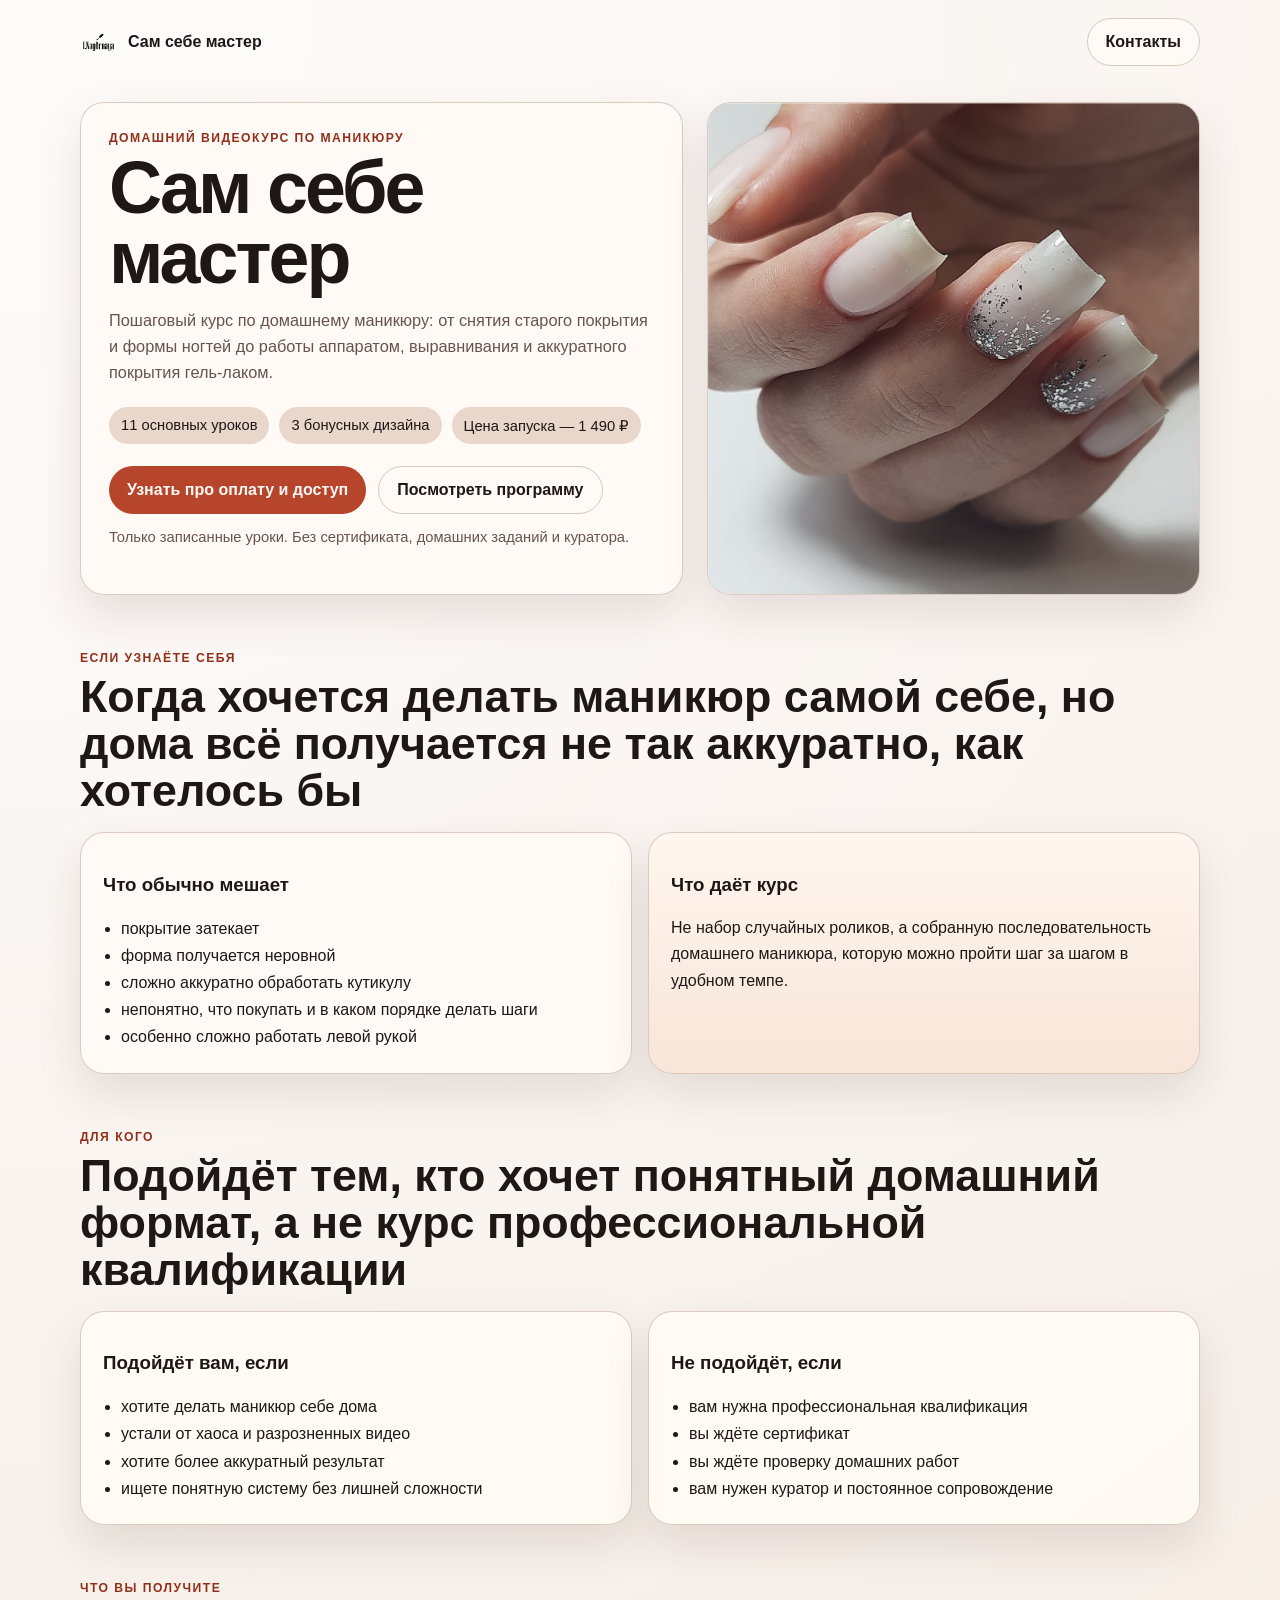
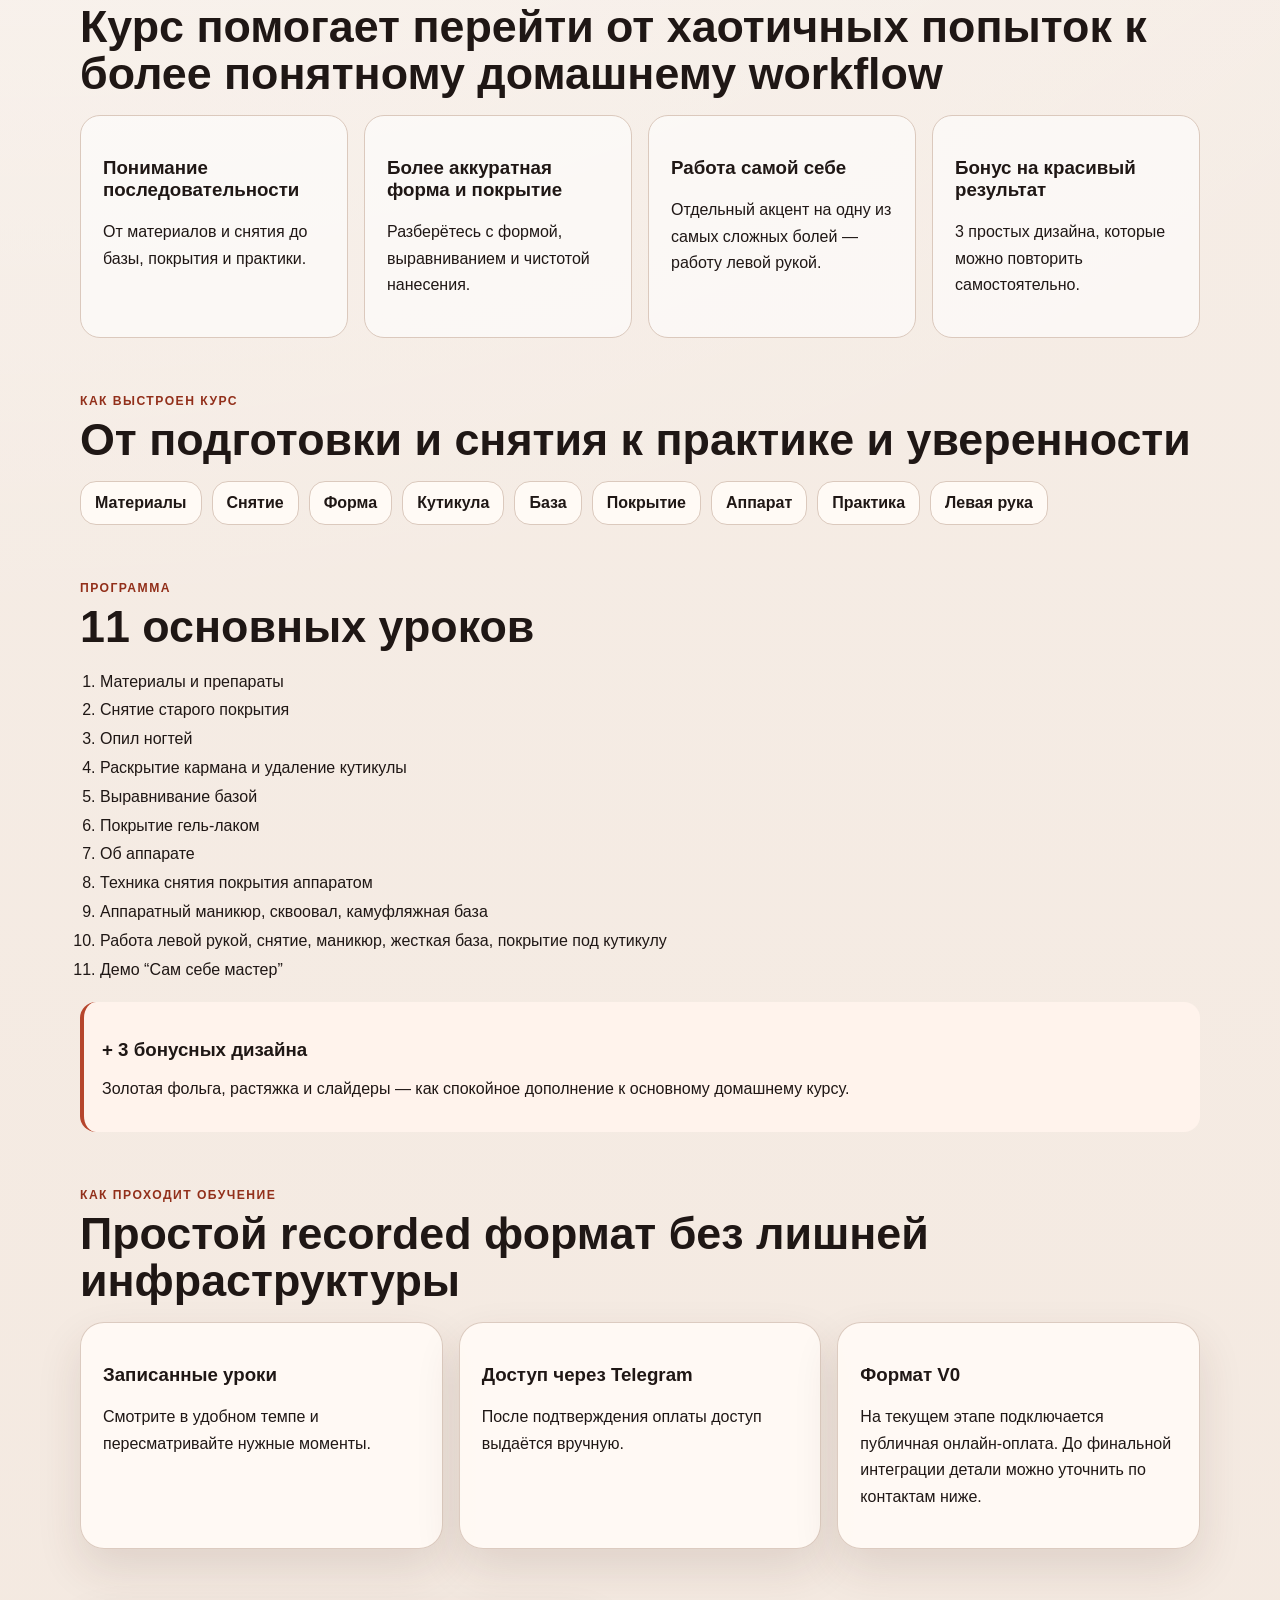
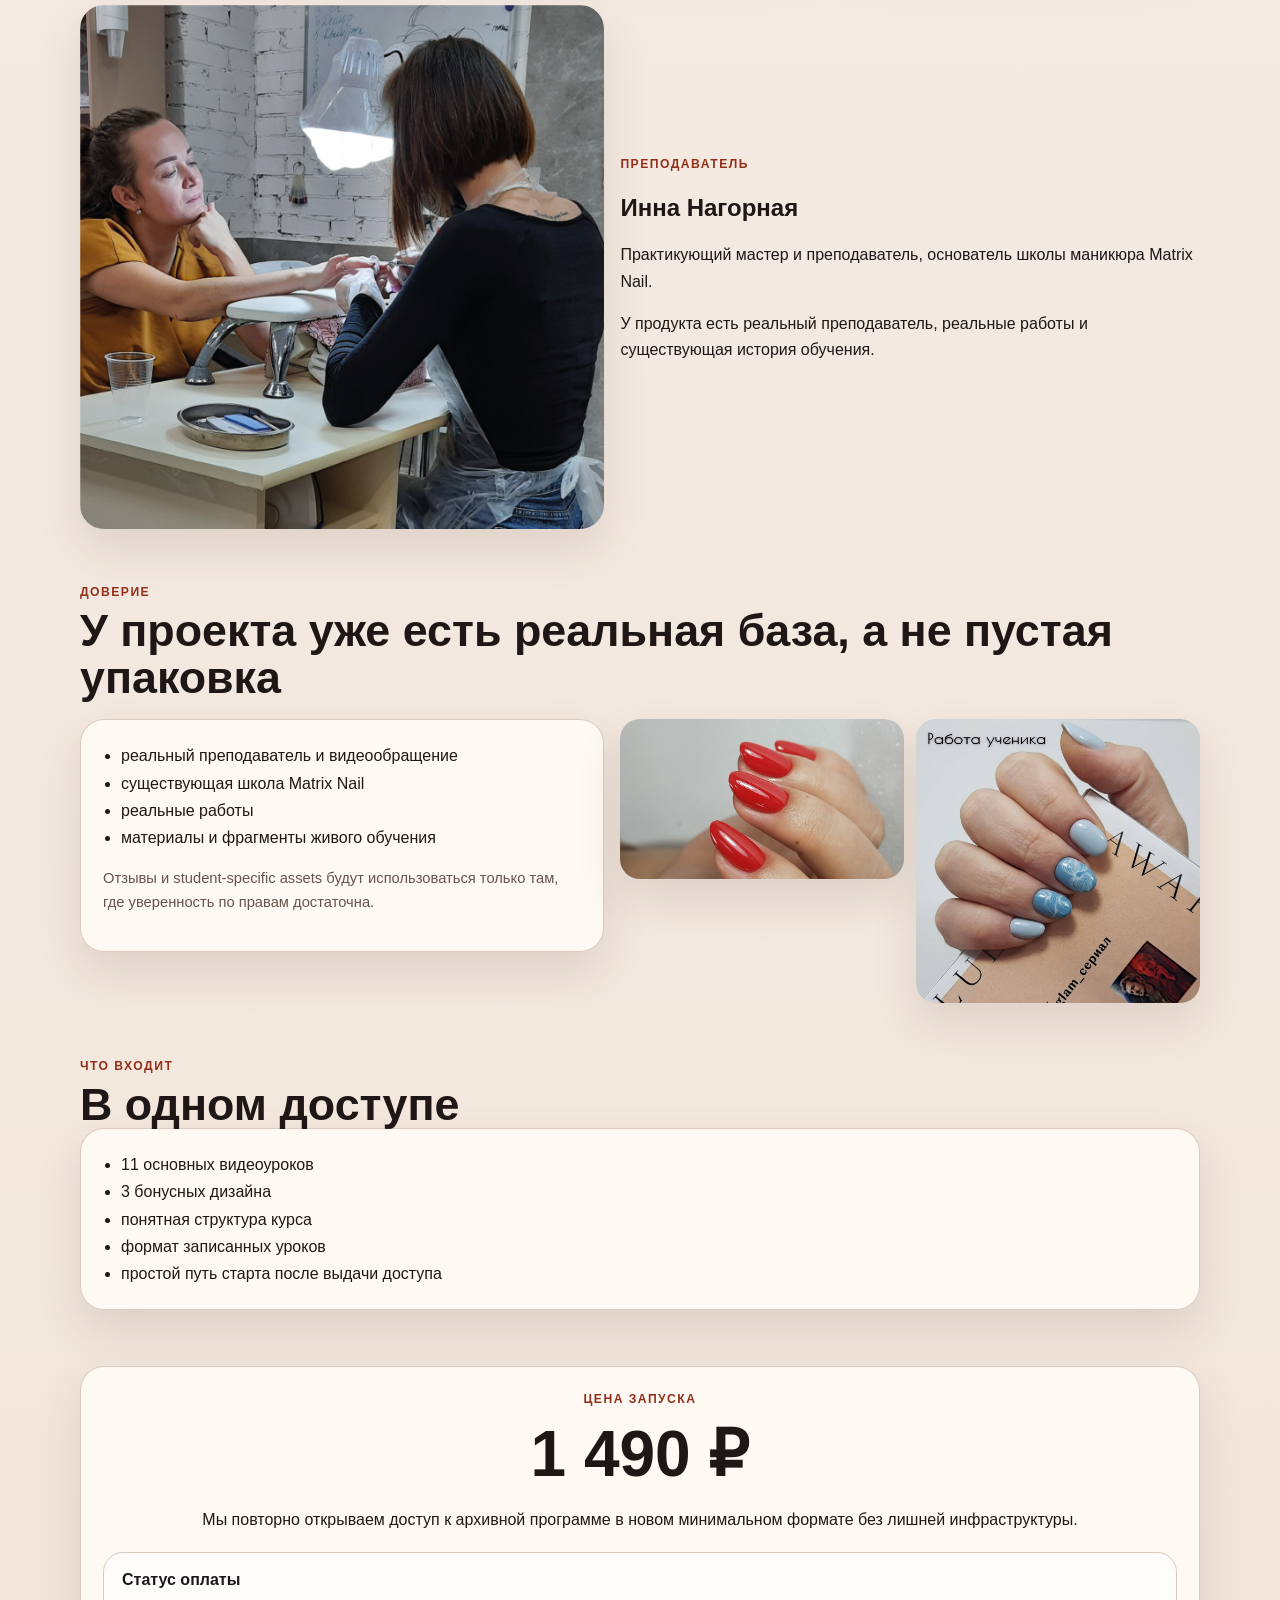
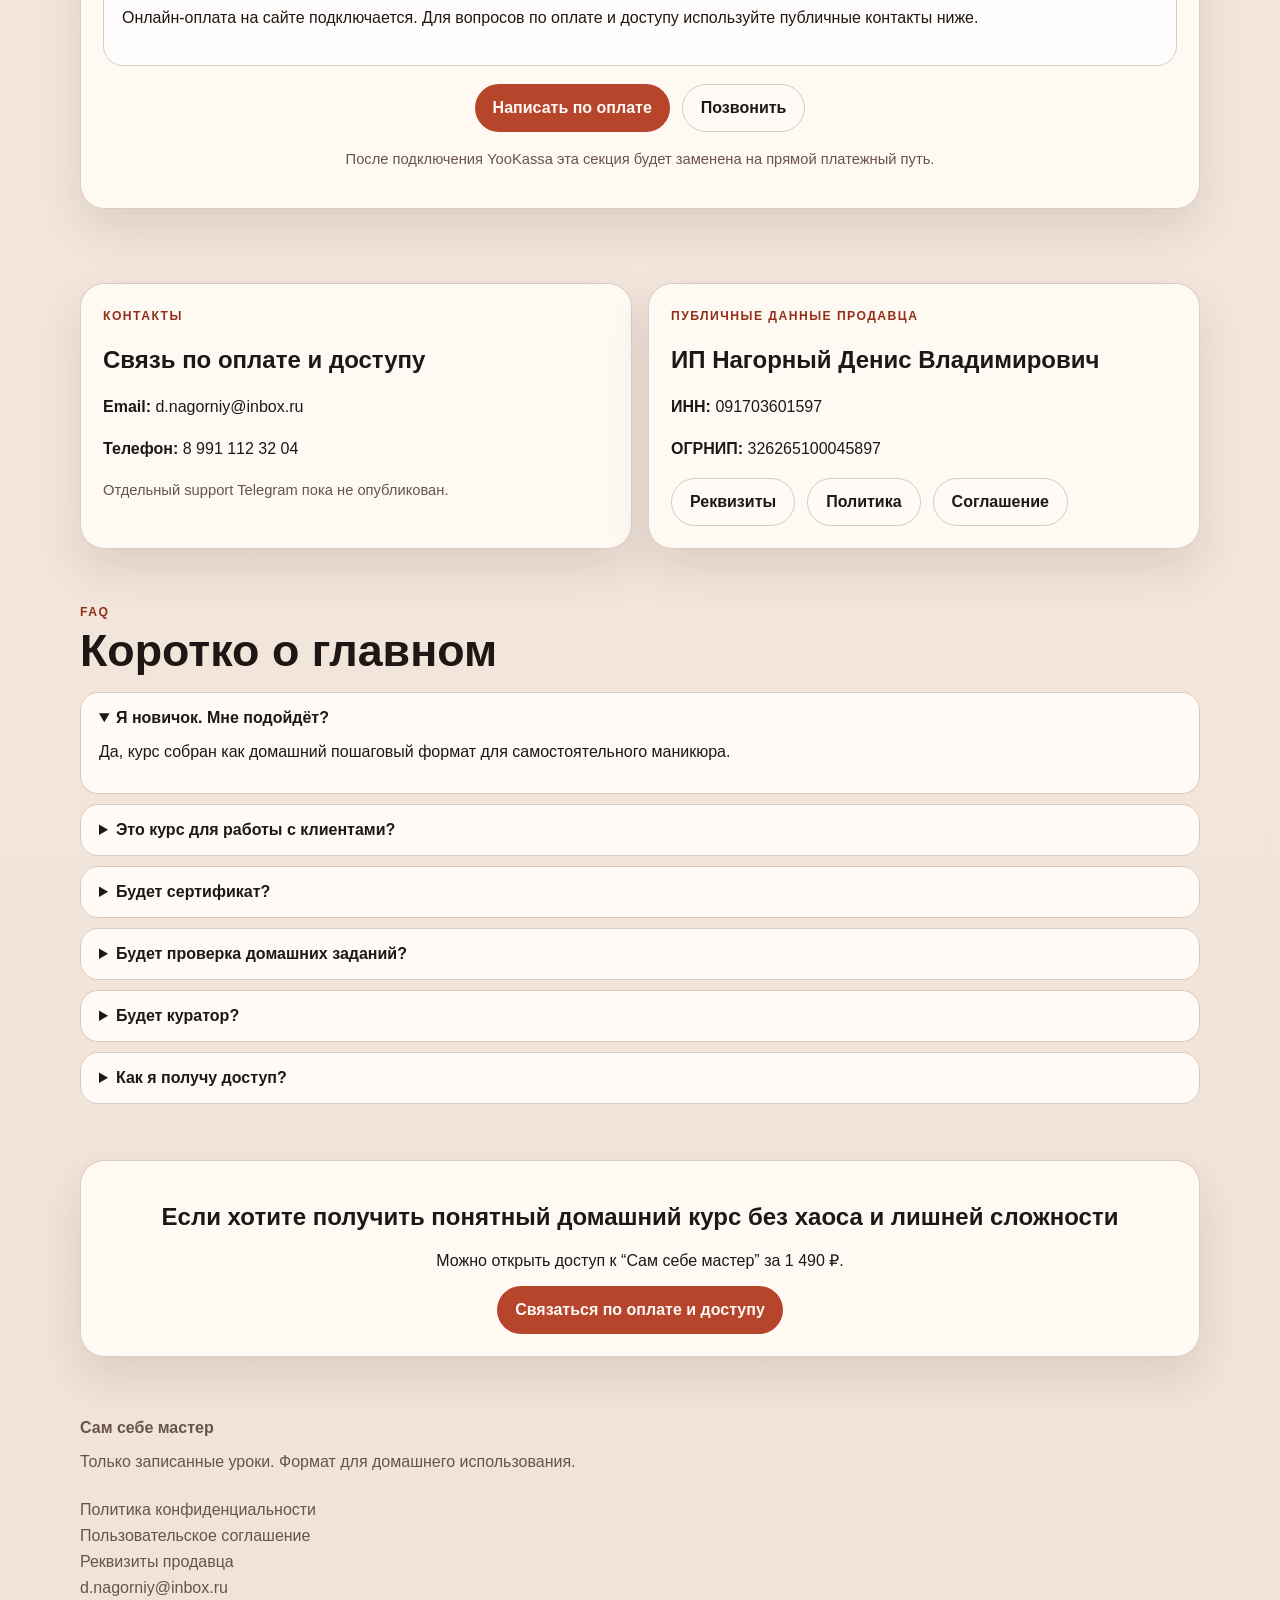
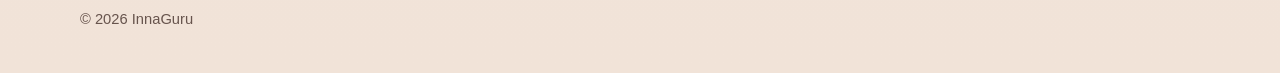
==== index.html @ a37246b5 "Deploy static site to GitHub Pages" ====
<!doctype html>
<html lang="ru">
<head>
  <meta charset="utf-8">
  <meta name="viewport" content="width=device-width, initial-scale=1">
  <title>Сам себе мастер — домашний видеокурс по маникюру</title>
  <meta name="description" content="Пошаговый домашний видеокурс: 11 уроков по самостоятельному маникюру + 3 бонусных дизайна. Цена запуска — 1 490 ₽.">
  <link rel="stylesheet" href="./styles.css">
</head>
<body>
  <header class="site-header">
    <div class="brand">
      <img src="./assets/logo-black.png" alt="Логотип Inna Nagornaya">
      <span>Сам себе мастер</span>
    </div>
    <a class="ghost-button" href="#contacts">Контакты</a>
  </header>

  <main>
    <section class="hero section">
      <div class="hero-copy">
        <p class="eyebrow">Домашний видеокурс по маникюру</p>
        <h1>Сам себе мастер</h1>
        <p class="lead">Пошаговый курс по домашнему маникюру: от снятия старого покрытия и формы ногтей до работы аппаратом, выравнивания и аккуратного покрытия гель-лаком.</p>
        <div class="hero-meta">
          <span>11 основных уроков</span>
          <span>3 бонусных дизайна</span>
          <span>Цена запуска — 1 490 ₽</span>
        </div>
        <div class="hero-actions">
          <a class="primary-button" href="#buy">Узнать про оплату и доступ</a>
          <a class="secondary-button" href="#program">Посмотреть программу</a>
        </div>
        <p class="micro-copy">Только записанные уроки. Без сертификата, домашних заданий и куратора.</p>
      </div>
      <div class="hero-visual">
        <img src="./assets/hero-work.png" alt="Пример аккуратного маникюра">
      </div>
    </section>

    <section class="section problem">
      <div class="section-heading">
        <p class="eyebrow">Если узнаёте себя</p>
        <h2>Когда хочется делать маникюр самой себе, но дома всё получается не так аккуратно, как хотелось бы</h2>
      </div>
      <div class="card-grid two">
        <article class="card">
          <h3>Что обычно мешает</h3>
          <ul>
            <li>покрытие затекает</li>
            <li>форма получается неровной</li>
            <li>сложно аккуратно обработать кутикулу</li>
            <li>непонятно, что покупать и в каком порядке делать шаги</li>
            <li>особенно сложно работать левой рукой</li>
          </ul>
        </article>
        <article class="card accent">
          <h3>Что даёт курс</h3>
          <p>Не набор случайных роликов, а собранную последовательность домашнего маникюра, которую можно пройти шаг за шагом в удобном темпе.</p>
        </article>
      </div>
    </section>

    <section class="section audience">
      <div class="section-heading">
        <p class="eyebrow">Для кого</p>
        <h2>Подойдёт тем, кто хочет понятный домашний формат, а не курс профессиональной квалификации</h2>
      </div>
      <div class="card-grid two">
        <article class="card">
          <h3>Подойдёт вам, если</h3>
          <ul>
            <li>хотите делать маникюр себе дома</li>
            <li>устали от хаоса и разрозненных видео</li>
            <li>хотите более аккуратный результат</li>
            <li>ищете понятную систему без лишней сложности</li>
          </ul>
        </article>
        <article class="card">
          <h3>Не подойдёт, если</h3>
          <ul>
            <li>вам нужна профессиональная квалификация</li>
            <li>вы ждёте сертификат</li>
            <li>вы ждёте проверку домашних работ</li>
            <li>вам нужен куратор и постоянное сопровождение</li>
          </ul>
        </article>
      </div>
    </section>

    <section class="section outcomes">
      <div class="section-heading">
        <p class="eyebrow">Что вы получите</p>
        <h2>Курс помогает перейти от хаотичных попыток к более понятному домашнему workflow</h2>
      </div>
      <div class="feature-grid">
        <article class="feature">
          <h3>Понимание последовательности</h3>
          <p>От материалов и снятия до базы, покрытия и практики.</p>
        </article>
        <article class="feature">
          <h3>Более аккуратная форма и покрытие</h3>
          <p>Разберётесь с формой, выравниванием и чистотой нанесения.</p>
        </article>
        <article class="feature">
          <h3>Работа самой себе</h3>
          <p>Отдельный акцент на одну из самых сложных болей — работу левой рукой.</p>
        </article>
        <article class="feature">
          <h3>Бонус на красивый результат</h3>
          <p>3 простых дизайна, которые можно повторить самостоятельно.</p>
        </article>
      </div>
    </section>

    <section class="section journey">
      <div class="section-heading">
        <p class="eyebrow">Как выстроен курс</p>
        <h2>От подготовки и снятия к практике и уверенности</h2>
      </div>
      <div class="journey-flow">
        <span>Материалы</span>
        <span>Снятие</span>
        <span>Форма</span>
        <span>Кутикула</span>
        <span>База</span>
        <span>Покрытие</span>
        <span>Аппарат</span>
        <span>Практика</span>
        <span>Левая рука</span>
      </div>
    </section>

    <section class="section program" id="program">
      <div class="section-heading">
        <p class="eyebrow">Программа</p>
        <h2>11 основных уроков</h2>
      </div>
      <ol class="lesson-list">
        <li>Материалы и препараты</li>
        <li>Снятие старого покрытия</li>
        <li>Опил ногтей</li>
        <li>Раскрытие кармана и удаление кутикулы</li>
        <li>Выравнивание базой</li>
        <li>Покрытие гель-лаком</li>
        <li>Об аппарате</li>
        <li>Техника снятия покрытия аппаратом</li>
        <li>Аппаратный маникюр, сквоовал, камуфляжная база</li>
        <li>Работа левой рукой, снятие, маникюр, жесткая база, покрытие под кутикулу</li>
        <li>Демо “Сам себе мастер”</li>
      </ol>
      <div class="bonus-box">
        <h3>+ 3 бонусных дизайна</h3>
        <p>Золотая фольга, растяжка и слайдеры — как спокойное дополнение к основному домашнему курсу.</p>
      </div>
    </section>

    <section class="section learning">
      <div class="section-heading">
        <p class="eyebrow">Как проходит обучение</p>
        <h2>Простой recorded формат без лишней инфраструктуры</h2>
      </div>
      <div class="card-grid three">
        <article class="card">
          <h3>Записанные уроки</h3>
          <p>Смотрите в удобном темпе и пересматривайте нужные моменты.</p>
        </article>
        <article class="card">
          <h3>Доступ через Telegram</h3>
          <p>После подтверждения оплаты доступ выдаётся вручную.</p>
        </article>
        <article class="card">
          <h3>Формат V0</h3>
          <p>На текущем этапе подключается публичная онлайн-оплата. До финальной интеграции детали можно уточнить по контактам ниже.</p>
        </article>
      </div>
    </section>

    <section class="section teacher">
      <div class="teacher-layout">
        <div class="teacher-image">
          <img src="./assets/teacher-live.png" alt="Инна Нагорная во время обучения">
        </div>
        <div class="teacher-copy">
          <p class="eyebrow">Преподаватель</p>
          <h2>Инна Нагорная</h2>
          <p>Практикующий мастер и преподаватель, основатель школы маникюра Matrix Nail.</p>
          <p>У продукта есть реальный преподаватель, реальные работы и существующая история обучения.</p>
        </div>
      </div>
    </section>

    <section class="section trust">
      <div class="section-heading">
        <p class="eyebrow">Доверие</p>
        <h2>У проекта уже есть реальная база, а не пустая упаковка</h2>
      </div>
      <div class="trust-grid">
        <div class="trust-copy card">
          <ul>
            <li>реальный преподаватель и видеообращение</li>
            <li>существующая школа Matrix Nail</li>
            <li>реальные работы</li>
            <li>материалы и фрагменты живого обучения</li>
          </ul>
          <p class="small-note">Отзывы и student-specific assets будут использоваться только там, где уверенность по правам достаточна.</p>
        </div>
        <div class="trust-gallery">
          <img src="./assets/red-work.jpg" alt="Пример работы мастера">
          <img src="./assets/student-work.jpg" alt="Пример работы ученицы">
        </div>
      </div>
    </section>

    <section class="section included">
      <div class="section-heading">
        <p class="eyebrow">Что входит</p>
        <h2>В одном доступе</h2>
      </div>
      <div class="included-card">
        <ul>
          <li>11 основных видеоуроков</li>
          <li>3 бонусных дизайна</li>
          <li>понятная структура курса</li>
          <li>формат записанных уроков</li>
          <li>простой путь старта после выдачи доступа</li>
        </ul>
      </div>
    </section>

    <section class="section price" id="buy">
      <div class="price-card">
        <p class="eyebrow">Цена запуска</p>
        <h2>1 490 ₽</h2>
        <p>Мы повторно открываем доступ к архивной программе в новом минимальном формате без лишней инфраструктуры.</p>
        <div class="status-box">
          <strong>Статус оплаты</strong>
          <p>Онлайн-оплата на сайте подключается. Для вопросов по оплате и доступу используйте публичные контакты ниже.</p>
        </div>
        <div class="hero-actions centered-actions">
          <a class="primary-button" href="mailto:d.nagorniy@inbox.ru?subject=%D0%A1%D0%B0%D0%BC%20%D1%81%D0%B5%D0%B1%D0%B5%20%D0%BC%D0%B0%D1%81%D1%82%D0%B5%D1%80%20%E2%80%94%20%D0%BE%D0%BF%D0%BB%D0%B0%D1%82%D0%B0%20%D0%B8%20%D0%B4%D0%BE%D1%81%D1%82%D1%83%D0%BF">Написать по оплате</a>
          <a class="secondary-button" href="tel:+79911123204">Позвонить</a>
        </div>
        <p class="small-note">После подключения YooKassa эта секция будет заменена на прямой платежный путь.</p>
      </div>
    </section>

    <section class="section contacts" id="contacts">
      <div class="card-grid two">
        <article class="card">
          <p class="eyebrow">Контакты</p>
          <h2>Связь по оплате и доступу</h2>
          <p><strong>Email:</strong> <a href="mailto:d.nagorniy@inbox.ru">d.nagorniy@inbox.ru</a></p>
          <p><strong>Телефон:</strong> <a href="tel:+79911123204">8 991 112 32 04</a></p>
          <p class="small-note">Отдельный support Telegram пока не опубликован.</p>
        </article>
        <article class="card">
          <p class="eyebrow">Публичные данные продавца</p>
          <h2>ИП Нагорный Денис Владимирович</h2>
          <p><strong>ИНН:</strong> 091703601597</p>
          <p><strong>ОГРНИП:</strong> 326265100045897</p>
          <div class="hero-actions">
            <a class="secondary-button" href="./requisites.html">Реквизиты</a>
            <a class="secondary-button" href="./privacy.html">Политика</a>
            <a class="secondary-button" href="./offer.html">Соглашение</a>
          </div>
        </article>
      </div>
    </section>

    <section class="section faq">
      <div class="section-heading">
        <p class="eyebrow">FAQ</p>
        <h2>Коротко о главном</h2>
      </div>
      <div class="faq-list">
        <details open>
          <summary>Я новичок. Мне подойдёт?</summary>
          <p>Да, курс собран как домашний пошаговый формат для самостоятельного маникюра.</p>
        </details>
        <details>
          <summary>Это курс для работы с клиентами?</summary>
          <p>Нет. Это продукт для домашнего самостоятельного использования, а не обучение профессии.</p>
        </details>
        <details>
          <summary>Будет сертификат?</summary>
          <p>Нет.</p>
        </details>
        <details>
          <summary>Будет проверка домашних заданий?</summary>
          <p>Нет.</p>
        </details>
        <details>
          <summary>Будет куратор?</summary>
          <p>Нет.</p>
        </details>
        <details>
          <summary>Как я получу доступ?</summary>
          <p>После подтверждения оплаты доступ выдаётся вручную через Telegram.</p>
        </details>
      </div>
    </section>

    <section class="section final-cta">
      <div class="final-cta-box">
        <h2>Если хотите получить понятный домашний курс без хаоса и лишней сложности</h2>
        <p>Можно открыть доступ к “Сам себе мастер” за 1 490 ₽.</p>
        <a class="primary-button" href="#contacts">Связаться по оплате и доступу</a>
      </div>
    </section>
  </main>

  <footer class="site-footer">
    <div>
      <strong>Сам себе мастер</strong>
      <p>Только записанные уроки. Формат для домашнего использования.</p>
    </div>
    <div class="footer-links">
      <a href="./privacy.html">Политика конфиденциальности</a>
      <a href="./offer.html">Пользовательское соглашение</a>
      <a href="./requisites.html">Реквизиты продавца</a>
      <a href="mailto:d.nagorniy@inbox.ru">d.nagorniy@inbox.ru</a>
    </div>
    <p class="footer-copy">© <span id="year"></span> InnaGuru</p>
  </footer>

  <script src="./script.js"></script>
</body>
</html>
---- styles.css ----
:root {
  --bg: #f4ede6;
  --paper: #fffaf5;
  --ink: #1f1715;
  --muted: #67544d;
  --accent: #b6452c;
  --accent-dark: #922f1a;
  --line: #dbc9bd;
  --soft: #ead7cb;
  --shadow: 0 20px 45px rgba(73, 41, 31, 0.12);
  --radius: 24px;
}

* { box-sizing: border-box; }
html { scroll-behavior: smooth; }
body {
  margin: 0;
  font-family: "Segoe UI", Tahoma, sans-serif;
  color: var(--ink);
  background:
    radial-gradient(circle at top left, rgba(255,255,255,0.8), transparent 34%),
    linear-gradient(180deg, #f7f0ea 0%, #f1e3d8 100%);
}

img { display: block; max-width: 100%; }
a { color: inherit; text-decoration: none; }

.site-header, .section, .site-footer {
  width: min(1120px, calc(100% - 32px));
  margin: 0 auto;
}

.site-header {
  padding: 18px 0;
  display: flex;
  justify-content: space-between;
  align-items: center;
  gap: 16px;
}

.brand {
  display: flex;
  align-items: center;
  gap: 12px;
  font-weight: 700;
}

.brand img {
  width: 36px;
  height: 36px;
  object-fit: contain;
}

.section { padding: 28px 0; }

.hero {
  padding-top: 18px;
  display: grid;
  gap: 24px;
}

.hero-copy, .hero-visual, .card, .price-card, .included-card, .final-cta-box {
  background: rgba(255, 250, 245, 0.94);
  border: 1px solid rgba(219, 201, 189, 0.95);
  border-radius: var(--radius);
  box-shadow: var(--shadow);
}

.hero-copy {
  padding: 28px;
}

.hero h1 {
  margin: 8px 0 14px;
  font-size: clamp(2.2rem, 8vw, 4.6rem);
  line-height: 0.95;
  letter-spacing: -0.04em;
}

.lead {
  margin: 0;
  font-size: 1.02rem;
  line-height: 1.6;
  color: var(--muted);
}

.hero-meta {
  display: flex;
  flex-wrap: wrap;
  gap: 10px;
  margin: 22px 0;
}

.hero-meta span {
  padding: 10px 12px;
  border-radius: 999px;
  background: var(--soft);
  font-size: 0.92rem;
}

.hero-actions {
  display: flex;
  flex-wrap: wrap;
  gap: 12px;
}

.primary-button,
.secondary-button,
.ghost-button {
  display: inline-flex;
  align-items: center;
  justify-content: center;
  min-height: 48px;
  padding: 0 18px;
  border-radius: 999px;
  font-weight: 700;
  transition: transform .15s ease, background .15s ease;
}

.primary-button {
  background: var(--accent);
  color: #fff9f5;
}

.primary-button:hover { background: var(--accent-dark); transform: translateY(-1px); }

.secondary-button, .ghost-button {
  border: 1px solid var(--line);
  background: var(--paper);
}

.large { width: 100%; }

.micro-copy, .small-note {
  color: var(--muted);
  font-size: 0.92rem;
}

.hero-visual {
  overflow: hidden;
}

.hero-visual img {
  width: 100%;
  height: 100%;
  min-height: 320px;
  object-fit: cover;
}

.eyebrow {
  margin: 0 0 8px;
  text-transform: uppercase;
  letter-spacing: 0.12em;
  font-size: 0.76rem;
  color: var(--accent-dark);
  font-weight: 800;
}

.section-heading h2 {
  margin: 0;
  font-size: clamp(1.6rem, 5vw, 2.8rem);
  line-height: 1.05;
}

.card-grid, .feature-grid, .trust-grid {
  display: grid;
  gap: 16px;
  margin-top: 18px;
}

.card, .feature, .price-card, .included-card, .final-cta-box {
  padding: 22px;
}

.card ul, .included-card ul { margin: 0; padding-left: 18px; line-height: 1.7; }
.card p, .feature p, .teacher-copy p, .price-card p { line-height: 1.65; }
.accent { background: linear-gradient(180deg, #fff6ef 0%, #f7e5d8 100%); }
.centered-actions { justify-content: center; }

.feature-grid { grid-template-columns: 1fr; }
.feature {
  border: 1px solid var(--line);
  border-radius: 20px;
  background: rgba(255,255,255,0.6);
}

.journey-flow {
  margin-top: 18px;
  display: flex;
  flex-wrap: wrap;
  gap: 10px;
}

.journey-flow span {
  padding: 12px 14px;
  background: var(--paper);
  border: 1px solid var(--line);
  border-radius: 16px;
  font-weight: 600;
}

.lesson-list {
  margin: 18px 0 0;
  padding-left: 20px;
  line-height: 1.8;
}

.bonus-box {
  margin-top: 18px;
  padding: 18px;
  border-left: 4px solid var(--accent);
  background: #fff3ec;
  border-radius: 16px;
}

.teacher-layout {
  display: grid;
  gap: 16px;
  align-items: center;
}

.teacher-image img {
  width: 100%;
  border-radius: var(--radius);
  box-shadow: var(--shadow);
}

.trust-gallery {
  display: grid;
  gap: 12px;
}

.trust-gallery img {
  width: 100%;
  border-radius: 20px;
  box-shadow: var(--shadow);
}

.price-card {
  text-align: center;
}

.status-box,
.legal-card {
  border: 1px solid var(--line);
  background: rgba(255,255,255,0.72);
  border-radius: 20px;
}

.status-box {
  padding: 18px;
  margin: 18px 0;
  text-align: left;
}

.status-box strong {
  display: block;
  margin-bottom: 8px;
}

.legal-card h1,
.legal-card h2 {
  margin-top: 0;
}

.legal-list {
  margin: 0;
  display: grid;
  gap: 14px;
}

.legal-list div {
  padding-bottom: 12px;
  border-bottom: 1px solid var(--line);
}

.legal-list dt {
  font-weight: 700;
  margin-bottom: 4px;
}

.legal-list dd {
  margin: 0;
  color: var(--muted);
}

.price-card h2 {
  margin: 0 0 10px;
  font-size: clamp(2rem, 9vw, 4rem);
}

.faq-list {
  margin-top: 18px;
  display: grid;
  gap: 10px;
}

.faq-list details {
  background: var(--paper);
  border: 1px solid var(--line);
  border-radius: 18px;
  padding: 16px 18px;
}

.faq-list summary {
  cursor: pointer;
  font-weight: 700;
}

.final-cta-box {
  text-align: center;
}

.site-footer {
  padding: 34px 0 46px;
  display: grid;
  gap: 14px;
  color: var(--muted);
}

.footer-links {
  display: grid;
  gap: 8px;
}

.footer-copy {
  margin: 0;
  font-size: 0.92rem;
}

@media (min-width: 760px) {
  .hero { grid-template-columns: 1.1fr 0.9fr; align-items: stretch; }
  .card-grid.two { grid-template-columns: repeat(2, 1fr); }
  .card-grid.three { grid-template-columns: repeat(3, 1fr); }
  .feature-grid { grid-template-columns: repeat(2, 1fr); }
  .teacher-layout { grid-template-columns: 0.95fr 1.05fr; }
  .trust-grid { grid-template-columns: 0.95fr 1.05fr; align-items: start; }
  .trust-gallery { grid-template-columns: repeat(2, 1fr); }
}

@media (min-width: 1080px) {
  .feature-grid { grid-template-columns: repeat(4, 1fr); }
}
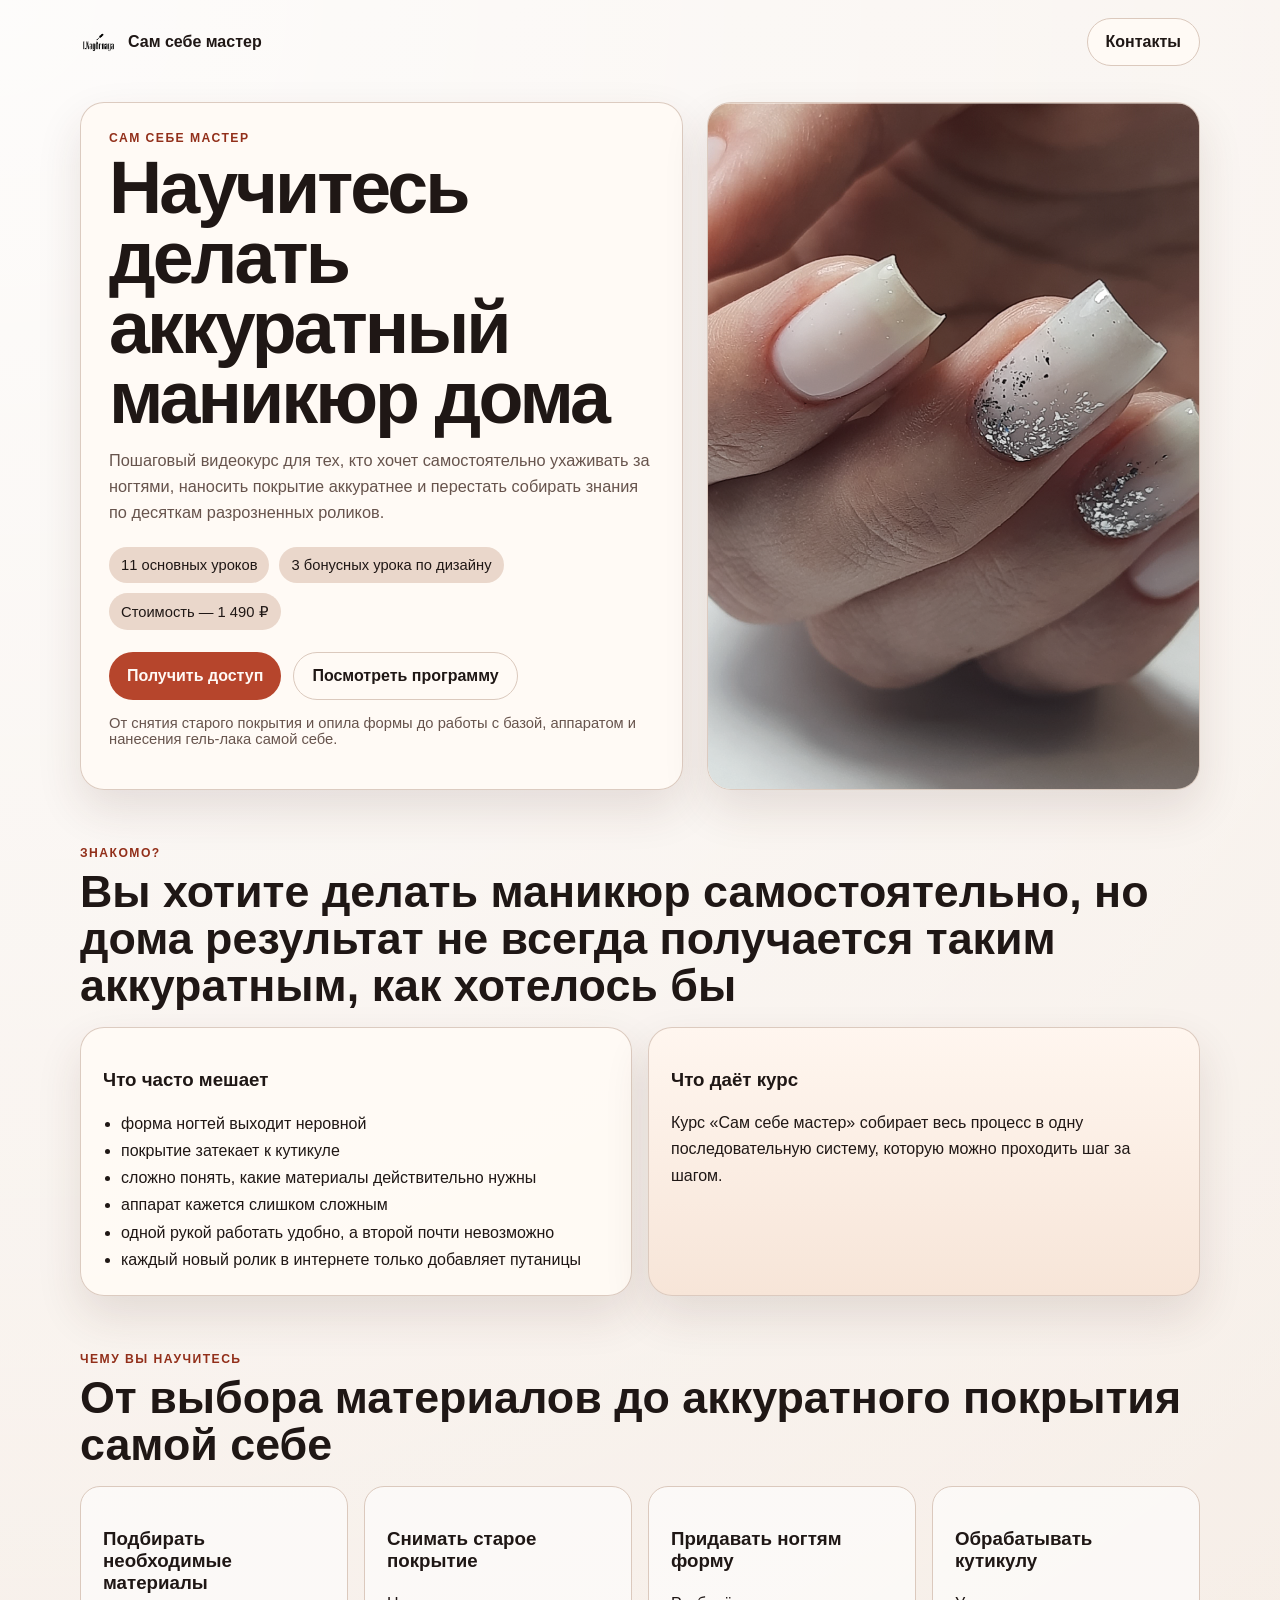
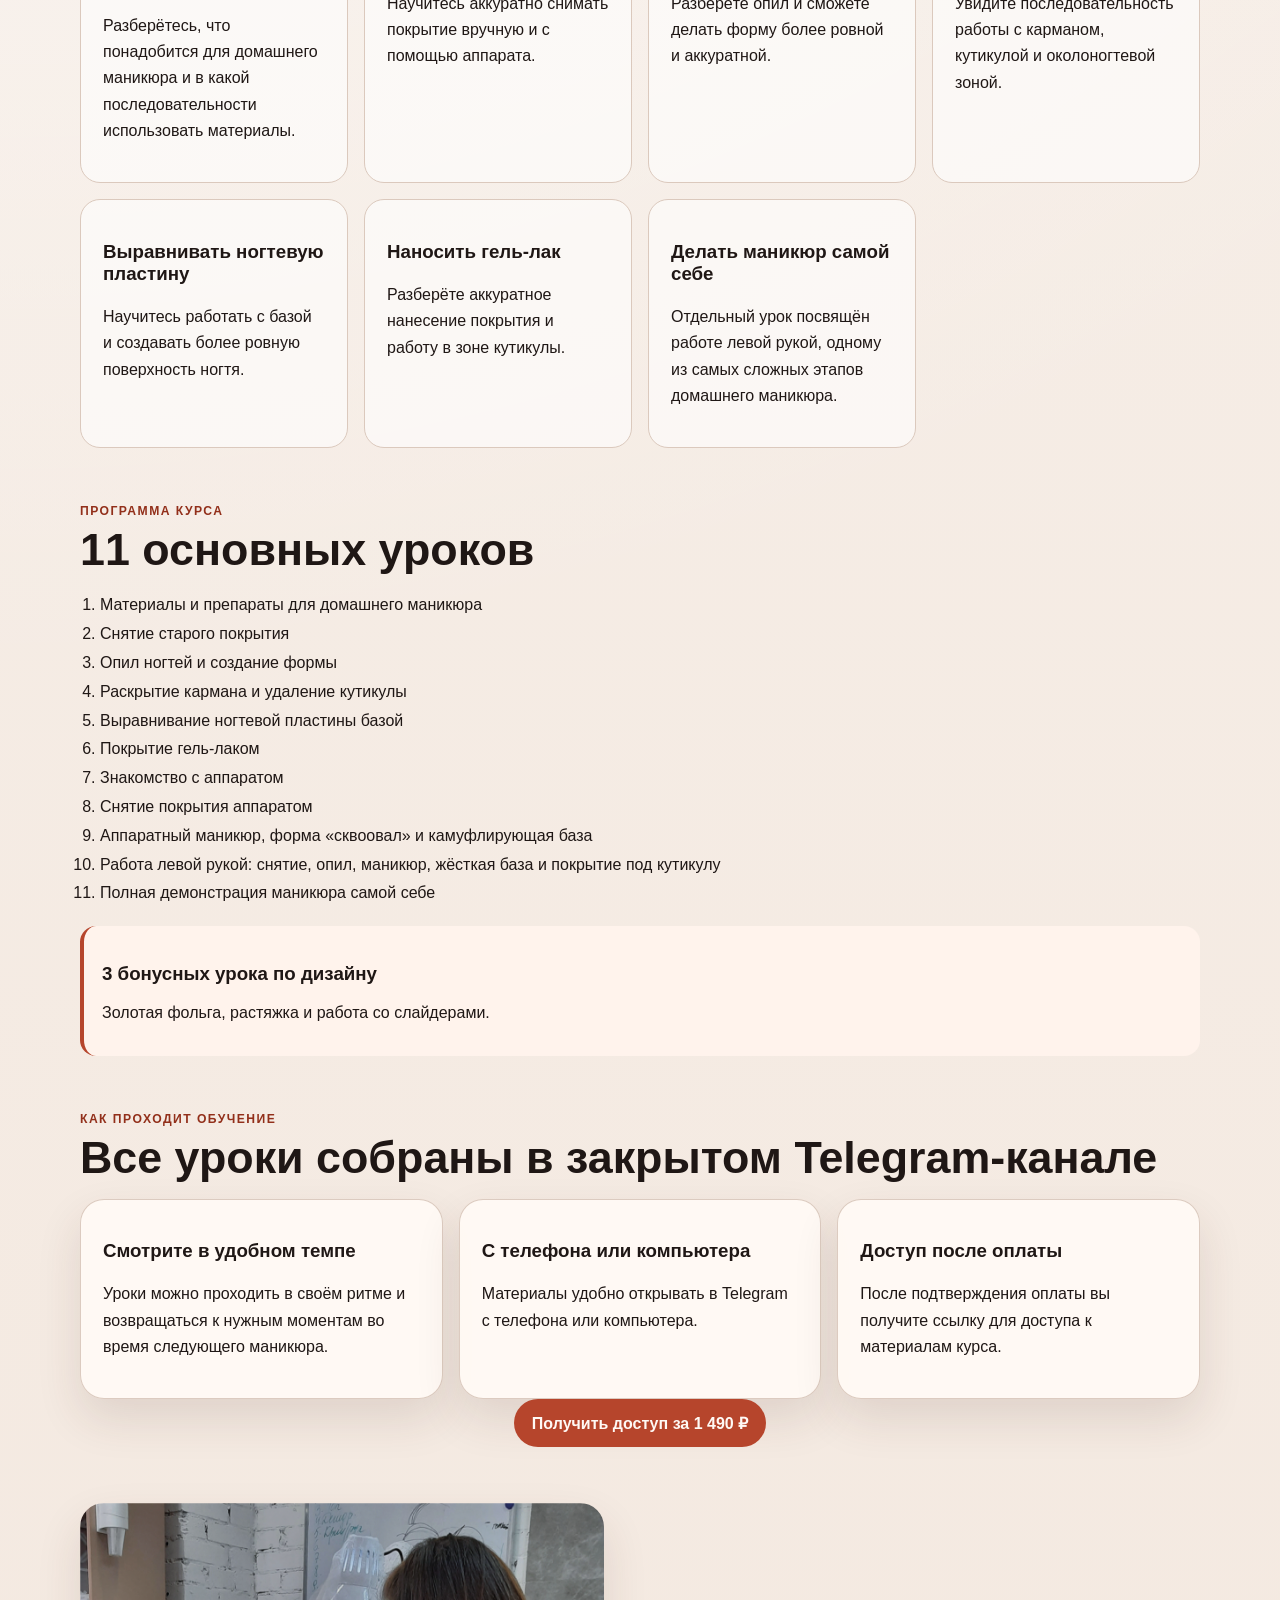
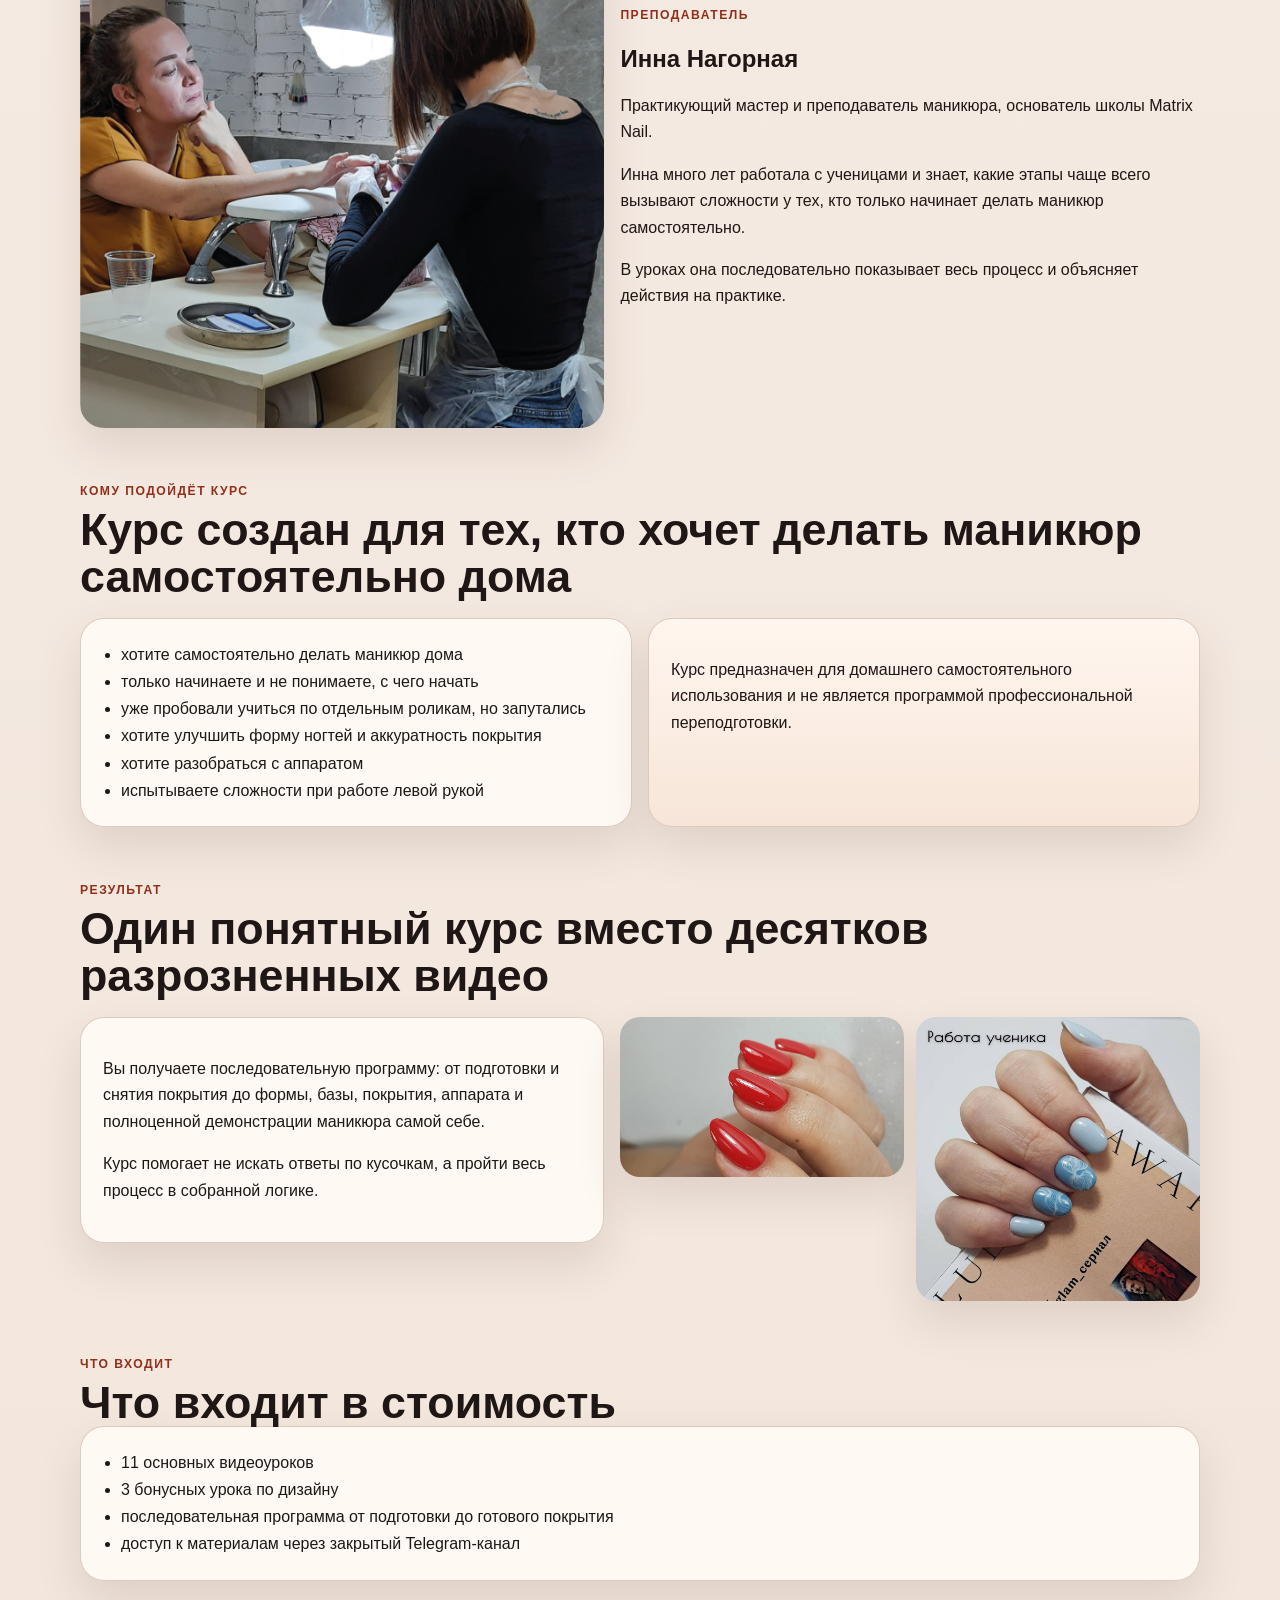
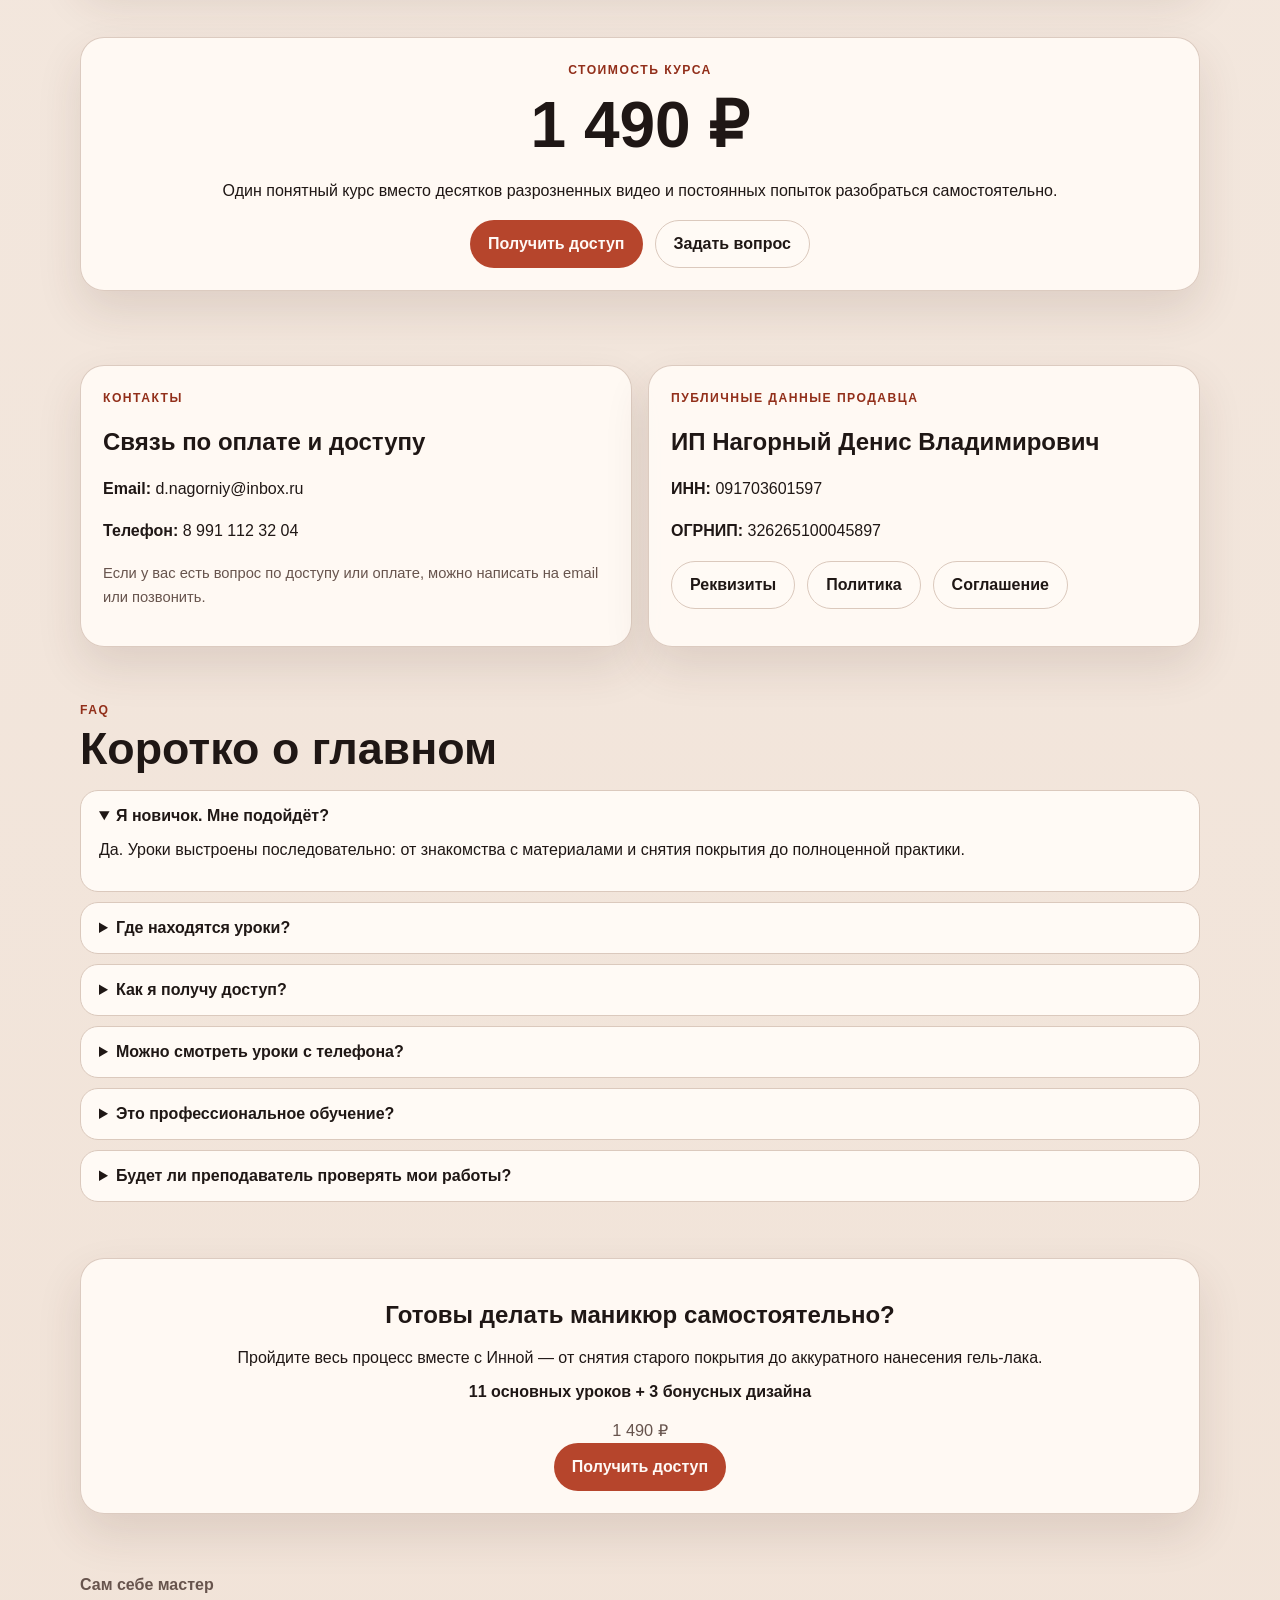
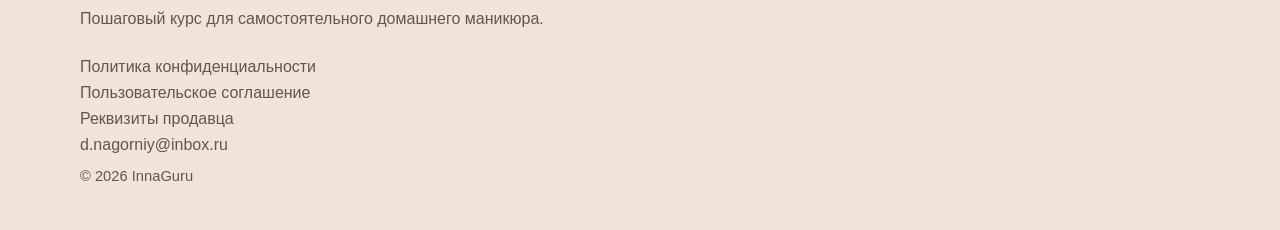
==== commit 9bab5052: "Refine landing copy for customer-facing positioning" ====
--- a/index.html
+++ b/index.html
@@ -3,8 +3,8 @@
 <head>
   <meta charset="utf-8">
   <meta name="viewport" content="width=device-width, initial-scale=1">
-  <title>Сам себе мастер — домашний видеокурс по маникюру</title>
-  <meta name="description" content="Пошаговый домашний видеокурс: 11 уроков по самостоятельному маникюру + 3 бонусных дизайна. Цена запуска — 1 490 ₽.">
+  <title>Сам себе мастер — научитесь делать аккуратный маникюр дома</title>
+  <meta name="description" content="Пошаговый видеокурс: 11 основных уроков и 3 бонусных урока по дизайну. Научитесь делать аккуратный маникюр дома в понятной последовательности.">
   <link rel="stylesheet" href="./styles.css">
 </head>
 <body>
@@ -19,19 +19,19 @@
   <main>
     <section class="hero section">
       <div class="hero-copy">
-        <p class="eyebrow">Домашний видеокурс по маникюру</p>
-        <h1>Сам себе мастер</h1>
-        <p class="lead">Пошаговый курс по домашнему маникюру: от снятия старого покрытия и формы ногтей до работы аппаратом, выравнивания и аккуратного покрытия гель-лаком.</p>
+        <p class="eyebrow">САМ СЕБЕ МАСТЕР</p>
+        <h1>Научитесь делать аккуратный маникюр дома</h1>
+        <p class="lead">Пошаговый видеокурс для тех, кто хочет самостоятельно ухаживать за ногтями, наносить покрытие аккуратнее и перестать собирать знания по десяткам разрозненных роликов.</p>
         <div class="hero-meta">
           <span>11 основных уроков</span>
-          <span>3 бонусных дизайна</span>
-          <span>Цена запуска — 1 490 ₽</span>
+          <span>3 бонусных урока по дизайну</span>
+          <span>Стоимость — 1 490 ₽</span>
         </div>
         <div class="hero-actions">
-          <a class="primary-button" href="#buy">Узнать про оплату и доступ</a>
+          <a class="primary-button" href="#buy">Получить доступ</a>
           <a class="secondary-button" href="#program">Посмотреть программу</a>
         </div>
-        <p class="micro-copy">Только записанные уроки. Без сертификата, домашних заданий и куратора.</p>
+        <p class="micro-copy">От снятия старого покрытия и опила формы до работы с базой, аппаратом и нанесения гель-лака самой себе.</p>
       </div>
       <div class="hero-visual">
         <img src="./assets/hero-work.png" alt="Пример аккуратного маникюра">
@@ -40,139 +40,110 @@
 
     <section class="section problem">
       <div class="section-heading">
-        <p class="eyebrow">Если узнаёте себя</p>
-        <h2>Когда хочется делать маникюр самой себе, но дома всё получается не так аккуратно, как хотелось бы</h2>
+        <p class="eyebrow">Знакомо?</p>
+        <h2>Вы хотите делать маникюр самостоятельно, но дома результат не всегда получается таким аккуратным, как хотелось бы</h2>
       </div>
       <div class="card-grid two">
         <article class="card">
-          <h3>Что обычно мешает</h3>
+          <h3>Что часто мешает</h3>
           <ul>
-            <li>покрытие затекает</li>
-            <li>форма получается неровной</li>
-            <li>сложно аккуратно обработать кутикулу</li>
-            <li>непонятно, что покупать и в каком порядке делать шаги</li>
-            <li>особенно сложно работать левой рукой</li>
+            <li>форма ногтей выходит неровной</li>
+            <li>покрытие затекает к кутикуле</li>
+            <li>сложно понять, какие материалы действительно нужны</li>
+            <li>аппарат кажется слишком сложным</li>
+            <li>одной рукой работать удобно, а второй почти невозможно</li>
+            <li>каждый новый ролик в интернете только добавляет путаницы</li>
           </ul>
         </article>
         <article class="card accent">
           <h3>Что даёт курс</h3>
-          <p>Не набор случайных роликов, а собранную последовательность домашнего маникюра, которую можно пройти шаг за шагом в удобном темпе.</p>
-        </article>
-      </div>
-    </section>
-
-    <section class="section audience">
-      <div class="section-heading">
-        <p class="eyebrow">Для кого</p>
-        <h2>Подойдёт тем, кто хочет понятный домашний формат, а не курс профессиональной квалификации</h2>
-      </div>
-      <div class="card-grid two">
-        <article class="card">
-          <h3>Подойдёт вам, если</h3>
-          <ul>
-            <li>хотите делать маникюр себе дома</li>
-            <li>устали от хаоса и разрозненных видео</li>
-            <li>хотите более аккуратный результат</li>
-            <li>ищете понятную систему без лишней сложности</li>
-          </ul>
-        </article>
-        <article class="card">
-          <h3>Не подойдёт, если</h3>
-          <ul>
-            <li>вам нужна профессиональная квалификация</li>
-            <li>вы ждёте сертификат</li>
-            <li>вы ждёте проверку домашних работ</li>
-            <li>вам нужен куратор и постоянное сопровождение</li>
-          </ul>
+          <p>Курс «Сам себе мастер» собирает весь процесс в одну последовательную систему, которую можно проходить шаг за шагом.</p>
         </article>
       </div>
     </section>
 
     <section class="section outcomes">
       <div class="section-heading">
-        <p class="eyebrow">Что вы получите</p>
-        <h2>Курс помогает перейти от хаотичных попыток к более понятному домашнему workflow</h2>
+        <p class="eyebrow">Чему вы научитесь</p>
+        <h2>От выбора материалов до аккуратного покрытия самой себе</h2>
       </div>
       <div class="feature-grid">
         <article class="feature">
-          <h3>Понимание последовательности</h3>
-          <p>От материалов и снятия до базы, покрытия и практики.</p>
-        </article>
-        <article class="feature">
-          <h3>Более аккуратная форма и покрытие</h3>
-          <p>Разберётесь с формой, выравниванием и чистотой нанесения.</p>
-        </article>
-        <article class="feature">
-          <h3>Работа самой себе</h3>
-          <p>Отдельный акцент на одну из самых сложных болей — работу левой рукой.</p>
-        </article>
-        <article class="feature">
-          <h3>Бонус на красивый результат</h3>
-          <p>3 простых дизайна, которые можно повторить самостоятельно.</p>
-        </article>
-      </div>
-    </section>
-
-    <section class="section journey">
-      <div class="section-heading">
-        <p class="eyebrow">Как выстроен курс</p>
-        <h2>От подготовки и снятия к практике и уверенности</h2>
-      </div>
-      <div class="journey-flow">
-        <span>Материалы</span>
-        <span>Снятие</span>
-        <span>Форма</span>
-        <span>Кутикула</span>
-        <span>База</span>
-        <span>Покрытие</span>
-        <span>Аппарат</span>
-        <span>Практика</span>
-        <span>Левая рука</span>
-      </div>
-    </section>
-
-    <section class="section program" id="program">
-      <div class="section-heading">
-        <p class="eyebrow">Программа</p>
+          <h3>Подбирать необходимые материалы</h3>
+          <p>Разберётесь, что понадобится для домашнего маникюра и в какой последовательности использовать материалы.</p>
+        </article>
+        <article class="feature">
+          <h3>Снимать старое покрытие</h3>
+          <p>Научитесь аккуратно снимать покрытие вручную и с помощью аппарата.</p>
+        </article>
+        <article class="feature">
+          <h3>Придавать ногтям форму</h3>
+          <p>Разберёте опил и сможете делать форму более ровной и аккуратной.</p>
+        </article>
+        <article class="feature">
+          <h3>Обрабатывать кутикулу</h3>
+          <p>Увидите последовательность работы с карманом, кутикулой и околоногтевой зоной.</p>
+        </article>
+        <article class="feature">
+          <h3>Выравнивать ногтевую пластину</h3>
+          <p>Научитесь работать с базой и создавать более ровную поверхность ногтя.</p>
+        </article>
+        <article class="feature">
+          <h3>Наносить гель-лак</h3>
+          <p>Разберёте аккуратное нанесение покрытия и работу в зоне кутикулы.</p>
+        </article>
+        <article class="feature">
+          <h3>Делать маникюр самой себе</h3>
+          <p>Отдельный урок посвящён работе левой рукой, одному из самых сложных этапов домашнего маникюра.</p>
+        </article>
+      </div>
+    </section>
+
+    <section class="section journey" id="program">
+      <div class="section-heading">
+        <p class="eyebrow">Программа курса</p>
         <h2>11 основных уроков</h2>
       </div>
       <ol class="lesson-list">
-        <li>Материалы и препараты</li>
+        <li>Материалы и препараты для домашнего маникюра</li>
         <li>Снятие старого покрытия</li>
-        <li>Опил ногтей</li>
+        <li>Опил ногтей и создание формы</li>
         <li>Раскрытие кармана и удаление кутикулы</li>
-        <li>Выравнивание базой</li>
+        <li>Выравнивание ногтевой пластины базой</li>
         <li>Покрытие гель-лаком</li>
-        <li>Об аппарате</li>
-        <li>Техника снятия покрытия аппаратом</li>
-        <li>Аппаратный маникюр, сквоовал, камуфляжная база</li>
-        <li>Работа левой рукой, снятие, маникюр, жесткая база, покрытие под кутикулу</li>
-        <li>Демо “Сам себе мастер”</li>
+        <li>Знакомство с аппаратом</li>
+        <li>Снятие покрытия аппаратом</li>
+        <li>Аппаратный маникюр, форма «сквоовал» и камуфлирующая база</li>
+        <li>Работа левой рукой: снятие, опил, маникюр, жёсткая база и покрытие под кутикулу</li>
+        <li>Полная демонстрация маникюра самой себе</li>
       </ol>
       <div class="bonus-box">
-        <h3>+ 3 бонусных дизайна</h3>
-        <p>Золотая фольга, растяжка и слайдеры — как спокойное дополнение к основному домашнему курсу.</p>
+        <h3>3 бонусных урока по дизайну</h3>
+        <p>Золотая фольга, растяжка и работа со слайдерами.</p>
       </div>
     </section>
 
     <section class="section learning">
       <div class="section-heading">
         <p class="eyebrow">Как проходит обучение</p>
-        <h2>Простой recorded формат без лишней инфраструктуры</h2>
+        <h2>Все уроки собраны в закрытом Telegram-канале</h2>
       </div>
       <div class="card-grid three">
         <article class="card">
-          <h3>Записанные уроки</h3>
-          <p>Смотрите в удобном темпе и пересматривайте нужные моменты.</p>
-        </article>
-        <article class="card">
-          <h3>Доступ через Telegram</h3>
-          <p>После подтверждения оплаты доступ выдаётся вручную.</p>
-        </article>
-        <article class="card">
-          <h3>Формат V0</h3>
-          <p>На текущем этапе подключается публичная онлайн-оплата. До финальной интеграции детали можно уточнить по контактам ниже.</p>
-        </article>
+          <h3>Смотрите в удобном темпе</h3>
+          <p>Уроки можно проходить в своём ритме и возвращаться к нужным моментам во время следующего маникюра.</p>
+        </article>
+        <article class="card">
+          <h3>С телефона или компьютера</h3>
+          <p>Материалы удобно открывать в Telegram с телефона или компьютера.</p>
+        </article>
+        <article class="card">
+          <h3>Доступ после оплаты</h3>
+          <p>После подтверждения оплаты вы получите ссылку для доступа к материалам курса.</p>
+        </article>
+      </div>
+      <div class="hero-actions centered-actions">
+        <a class="primary-button" href="#buy">Получить доступ за 1 490 ₽</a>
       </div>
     </section>
 
@@ -184,26 +155,44 @@
         <div class="teacher-copy">
           <p class="eyebrow">Преподаватель</p>
           <h2>Инна Нагорная</h2>
-          <p>Практикующий мастер и преподаватель, основатель школы маникюра Matrix Nail.</p>
-          <p>У продукта есть реальный преподаватель, реальные работы и существующая история обучения.</p>
-        </div>
+          <p>Практикующий мастер и преподаватель маникюра, основатель школы Matrix Nail.</p>
+          <p>Инна много лет работала с ученицами и знает, какие этапы чаще всего вызывают сложности у тех, кто только начинает делать маникюр самостоятельно.</p>
+          <p>В уроках она последовательно показывает весь процесс и объясняет действия на практике.</p>
+        </div>
+      </div>
+    </section>
+
+    <section class="section audience">
+      <div class="section-heading">
+        <p class="eyebrow">Кому подойдёт курс</p>
+        <h2>Курс создан для тех, кто хочет делать маникюр самостоятельно дома</h2>
+      </div>
+      <div class="card-grid two">
+        <article class="card">
+          <ul>
+            <li>хотите самостоятельно делать маникюр дома</li>
+            <li>только начинаете и не понимаете, с чего начать</li>
+            <li>уже пробовали учиться по отдельным роликам, но запутались</li>
+            <li>хотите улучшить форму ногтей и аккуратность покрытия</li>
+            <li>хотите разобраться с аппаратом</li>
+            <li>испытываете сложности при работе левой рукой</li>
+          </ul>
+        </article>
+        <article class="card accent">
+          <p>Курс предназначен для домашнего самостоятельного использования и не является программой профессиональной переподготовки.</p>
+        </article>
       </div>
     </section>
 
     <section class="section trust">
       <div class="section-heading">
-        <p class="eyebrow">Доверие</p>
-        <h2>У проекта уже есть реальная база, а не пустая упаковка</h2>
+        <p class="eyebrow">Результат</p>
+        <h2>Один понятный курс вместо десятков разрозненных видео</h2>
       </div>
       <div class="trust-grid">
         <div class="trust-copy card">
-          <ul>
-            <li>реальный преподаватель и видеообращение</li>
-            <li>существующая школа Matrix Nail</li>
-            <li>реальные работы</li>
-            <li>материалы и фрагменты живого обучения</li>
-          </ul>
-          <p class="small-note">Отзывы и student-specific assets будут использоваться только там, где уверенность по правам достаточна.</p>
+          <p>Вы получаете последовательную программу: от подготовки и снятия покрытия до формы, базы, покрытия, аппарата и полноценной демонстрации маникюра самой себе.</p>
+          <p>Курс помогает не искать ответы по кусочкам, а пройти весь процесс в собранной логике.</p>
         </div>
         <div class="trust-gallery">
           <img src="./assets/red-work.jpg" alt="Пример работы мастера">
@@ -215,33 +204,27 @@
     <section class="section included">
       <div class="section-heading">
         <p class="eyebrow">Что входит</p>
-        <h2>В одном доступе</h2>
+        <h2>Что входит в стоимость</h2>
       </div>
       <div class="included-card">
         <ul>
           <li>11 основных видеоуроков</li>
-          <li>3 бонусных дизайна</li>
-          <li>понятная структура курса</li>
-          <li>формат записанных уроков</li>
-          <li>простой путь старта после выдачи доступа</li>
+          <li>3 бонусных урока по дизайну</li>
+          <li>последовательная программа от подготовки до готового покрытия</li>
+          <li>доступ к материалам через закрытый Telegram-канал</li>
         </ul>
       </div>
     </section>
 
     <section class="section price" id="buy">
       <div class="price-card">
-        <p class="eyebrow">Цена запуска</p>
+        <p class="eyebrow">Стоимость курса</p>
         <h2>1 490 ₽</h2>
-        <p>Мы повторно открываем доступ к архивной программе в новом минимальном формате без лишней инфраструктуры.</p>
-        <div class="status-box">
-          <strong>Статус оплаты</strong>
-          <p>Онлайн-оплата на сайте подключается. Для вопросов по оплате и доступу используйте публичные контакты ниже.</p>
-        </div>
+        <p>Один понятный курс вместо десятков разрозненных видео и постоянных попыток разобраться самостоятельно.</p>
         <div class="hero-actions centered-actions">
-          <a class="primary-button" href="mailto:d.nagorniy@inbox.ru?subject=%D0%A1%D0%B0%D0%BC%20%D1%81%D0%B5%D0%B1%D0%B5%20%D0%BC%D0%B0%D1%81%D1%82%D0%B5%D1%80%20%E2%80%94%20%D0%BE%D0%BF%D0%BB%D0%B0%D1%82%D0%B0%20%D0%B8%20%D0%B4%D0%BE%D1%81%D1%82%D1%83%D0%BF">Написать по оплате</a>
-          <a class="secondary-button" href="tel:+79911123204">Позвонить</a>
-        </div>
-        <p class="small-note">После подключения YooKassa эта секция будет заменена на прямой платежный путь.</p>
+          <a class="primary-button" href="mailto:d.nagorniy@inbox.ru?subject=%D0%A1%D0%B0%D0%BC%20%D1%81%D0%B5%D0%B1%D0%B5%20%D0%BC%D0%B0%D1%81%D1%82%D0%B5%D1%80%20%E2%80%94%20%D0%B4%D0%BE%D1%81%D1%82%D1%83%D0%BF">Получить доступ</a>
+          <a class="secondary-button" href="tel:+79911123204">Задать вопрос</a>
+        </div>
       </div>
     </section>
 
@@ -252,7 +235,7 @@
           <h2>Связь по оплате и доступу</h2>
           <p><strong>Email:</strong> <a href="mailto:d.nagorniy@inbox.ru">d.nagorniy@inbox.ru</a></p>
           <p><strong>Телефон:</strong> <a href="tel:+79911123204">8 991 112 32 04</a></p>
-          <p class="small-note">Отдельный support Telegram пока не опубликован.</p>
+          <p class="small-note">Если у вас есть вопрос по доступу или оплате, можно написать на email или позвонить.</p>
         </article>
         <article class="card">
           <p class="eyebrow">Публичные данные продавца</p>
@@ -276,36 +259,38 @@
       <div class="faq-list">
         <details open>
           <summary>Я новичок. Мне подойдёт?</summary>
-          <p>Да, курс собран как домашний пошаговый формат для самостоятельного маникюра.</p>
-        </details>
-        <details>
-          <summary>Это курс для работы с клиентами?</summary>
-          <p>Нет. Это продукт для домашнего самостоятельного использования, а не обучение профессии.</p>
-        </details>
-        <details>
-          <summary>Будет сертификат?</summary>
-          <p>Нет.</p>
-        </details>
-        <details>
-          <summary>Будет проверка домашних заданий?</summary>
-          <p>Нет.</p>
-        </details>
-        <details>
-          <summary>Будет куратор?</summary>
-          <p>Нет.</p>
+          <p>Да. Уроки выстроены последовательно: от знакомства с материалами и снятия покрытия до полноценной практики.</p>
+        </details>
+        <details>
+          <summary>Где находятся уроки?</summary>
+          <p>Все материалы размещены в закрытом Telegram-канале.</p>
         </details>
         <details>
           <summary>Как я получу доступ?</summary>
-          <p>После подтверждения оплаты доступ выдаётся вручную через Telegram.</p>
+          <p>После подтверждения оплаты вам будет отправлена ссылка на закрытый канал курса.</p>
+        </details>
+        <details>
+          <summary>Можно смотреть уроки с телефона?</summary>
+          <p>Да. Уроки можно открывать непосредственно из Telegram и смотреть с телефона или компьютера.</p>
+        </details>
+        <details>
+          <summary>Это профессиональное обучение?</summary>
+          <p>Нет. Курс создан для самостоятельного домашнего маникюра. Он не предусматривает выдачу диплома или профессиональной квалификации.</p>
+        </details>
+        <details>
+          <summary>Будет ли преподаватель проверять мои работы?</summary>
+          <p>Персональная проверка работ и сопровождение в стоимость курса не входят.</p>
         </details>
       </div>
     </section>
 
     <section class="section final-cta">
       <div class="final-cta-box">
-        <h2>Если хотите получить понятный домашний курс без хаоса и лишней сложности</h2>
-        <p>Можно открыть доступ к “Сам себе мастер” за 1 490 ₽.</p>
-        <a class="primary-button" href="#contacts">Связаться по оплате и доступу</a>
+        <h2>Готовы делать маникюр самостоятельно?</h2>
+        <p>Пройдите весь процесс вместе с Инной — от снятия старого покрытия до аккуратного нанесения гель-лака.</p>
+        <p><strong>11 основных уроков + 3 бонусных дизайна</strong></p>
+        <p class="lead">1 490 ₽</p>
+        <a class="primary-button" href="#buy">Получить доступ</a>
       </div>
     </section>
   </main>
@@ -313,7 +298,7 @@
   <footer class="site-footer">
     <div>
       <strong>Сам себе мастер</strong>
-      <p>Только записанные уроки. Формат для домашнего использования.</p>
+      <p>Пошаговый курс для самостоятельного домашнего маникюра.</p>
     </div>
     <div class="footer-links">
       <a href="./privacy.html">Политика конфиденциальности</a>
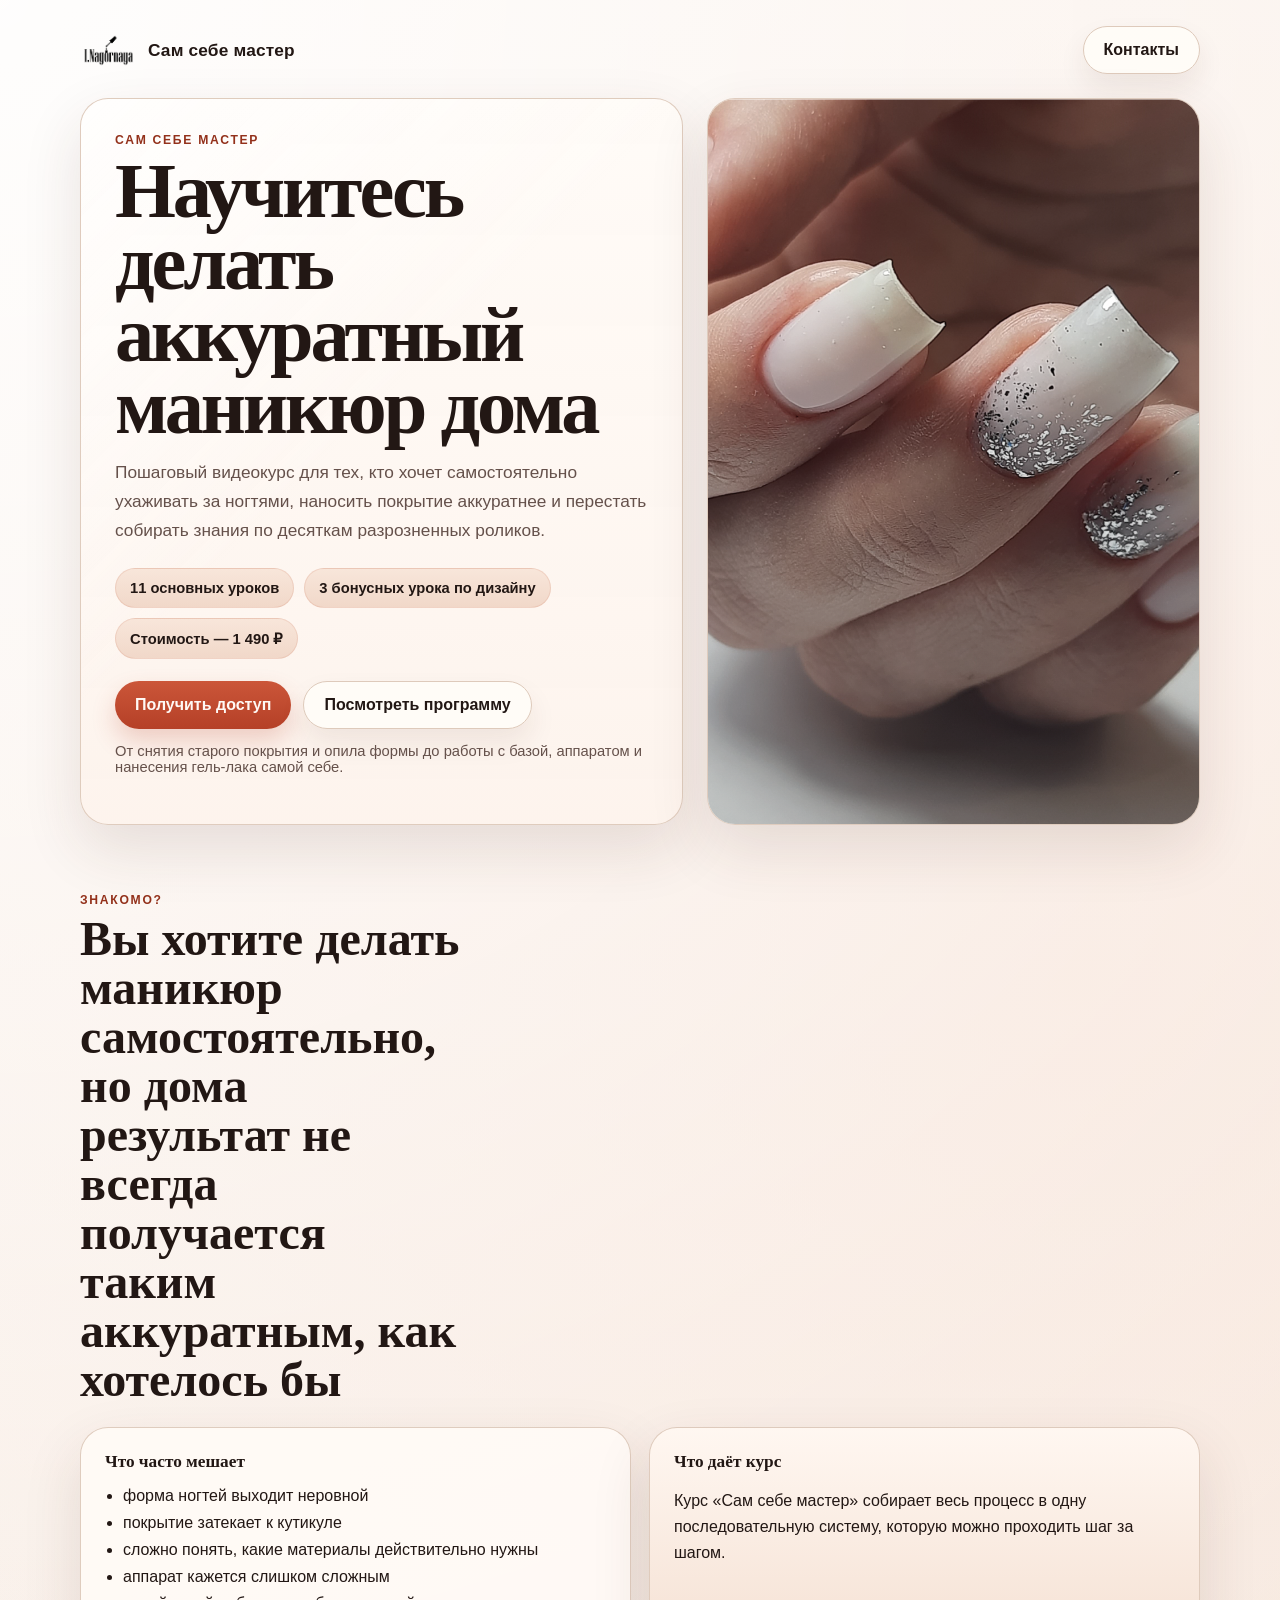
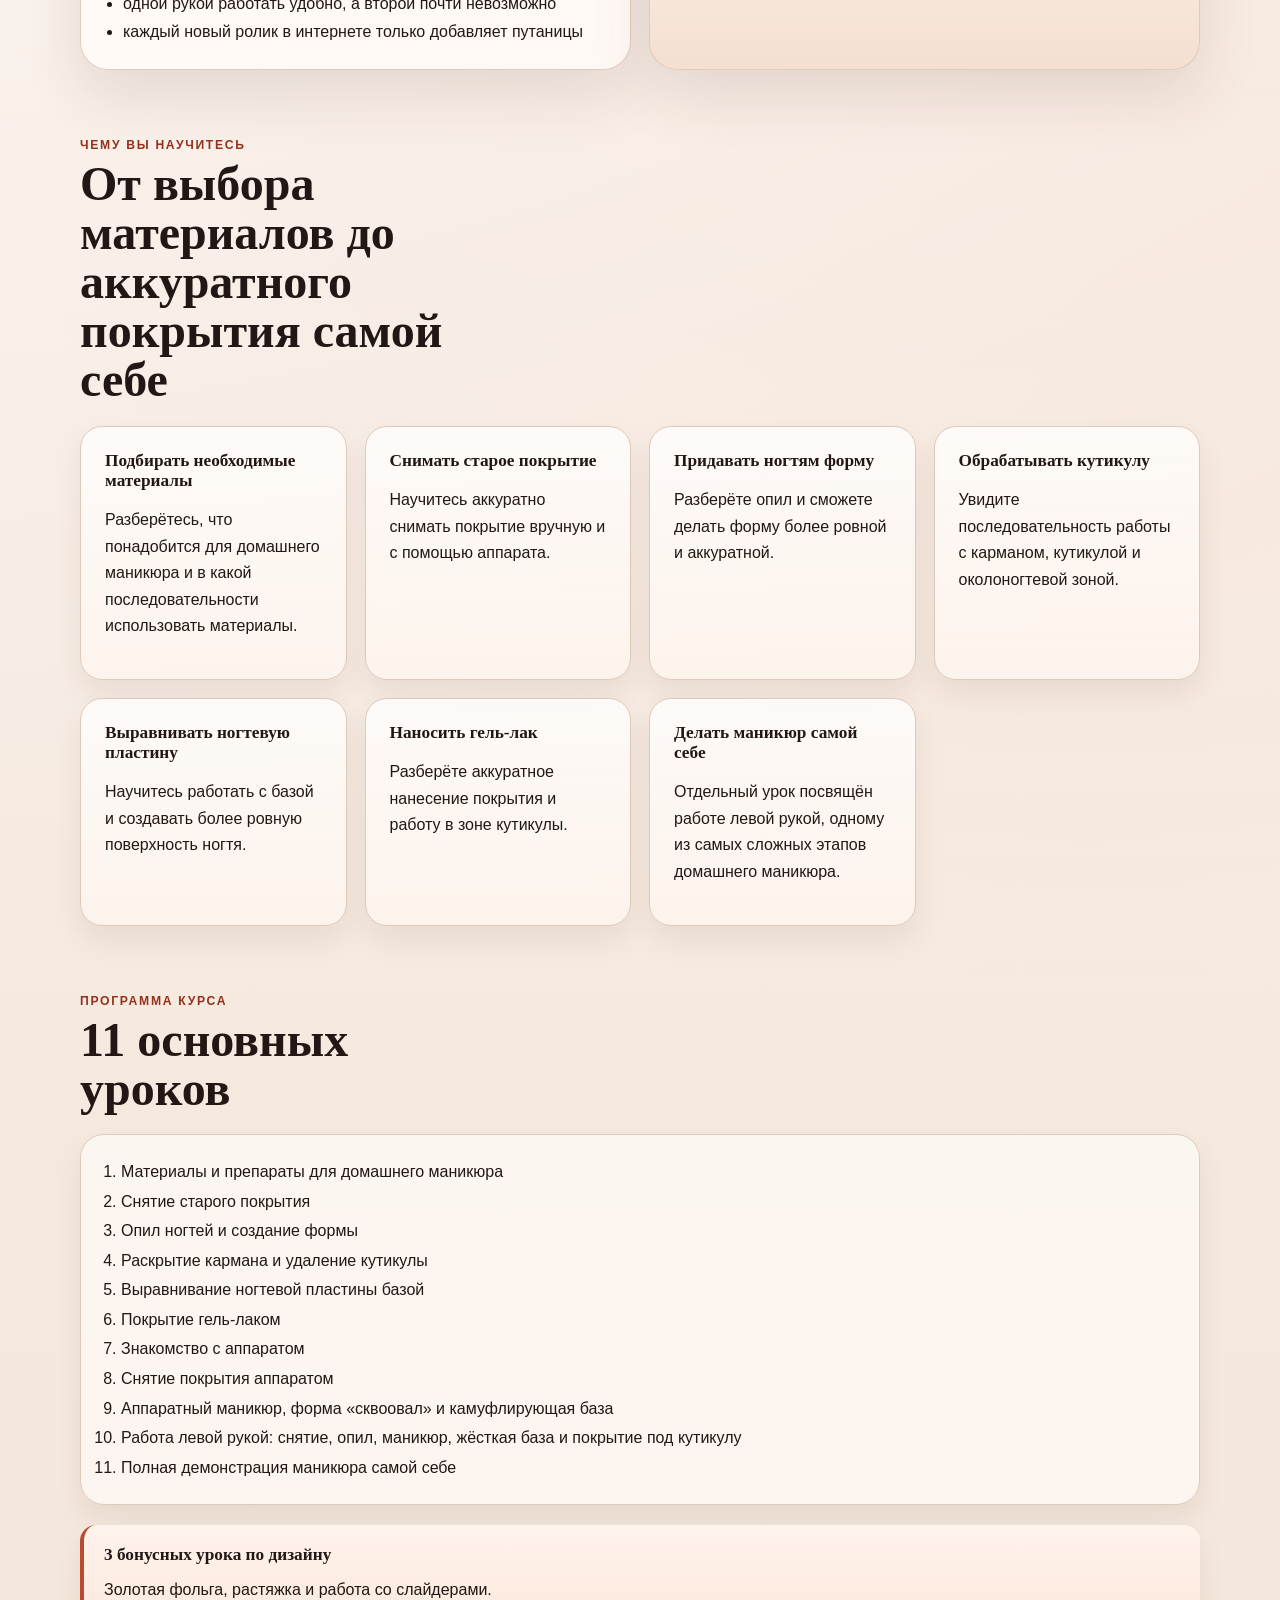
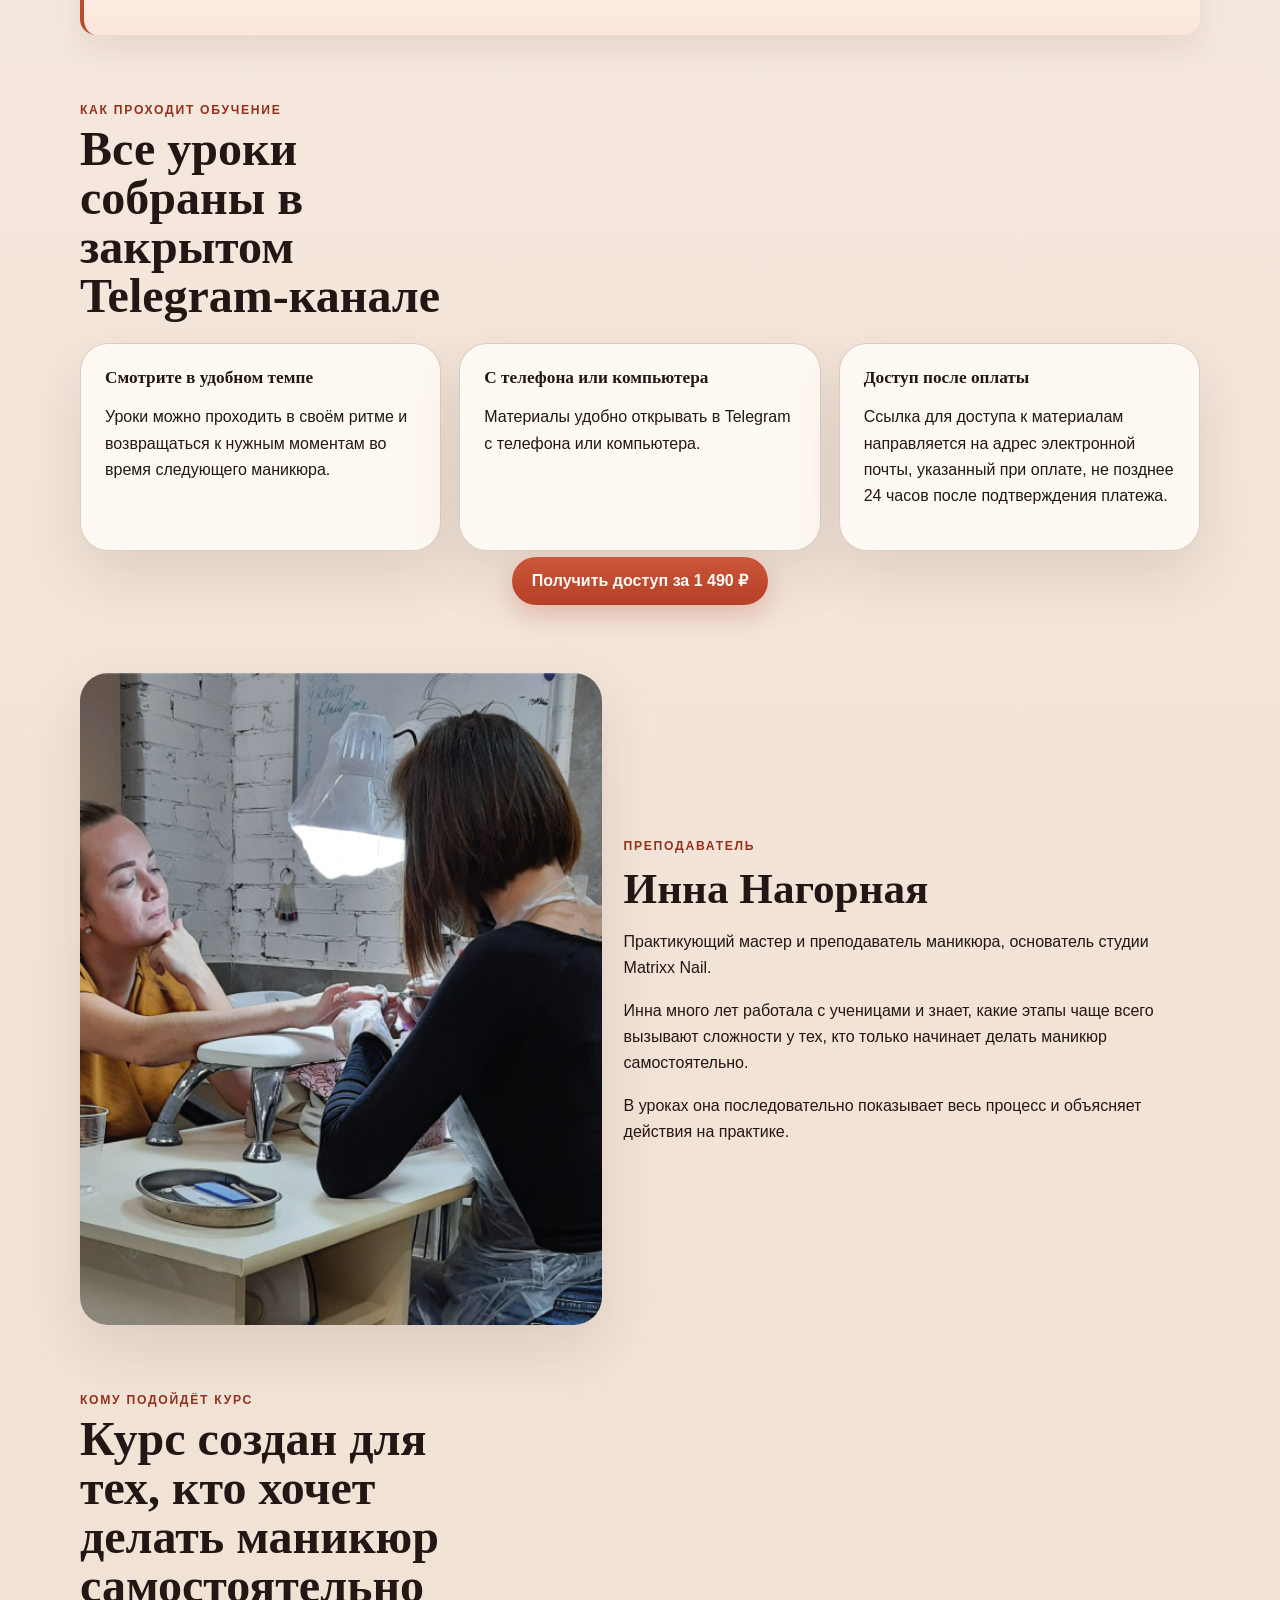
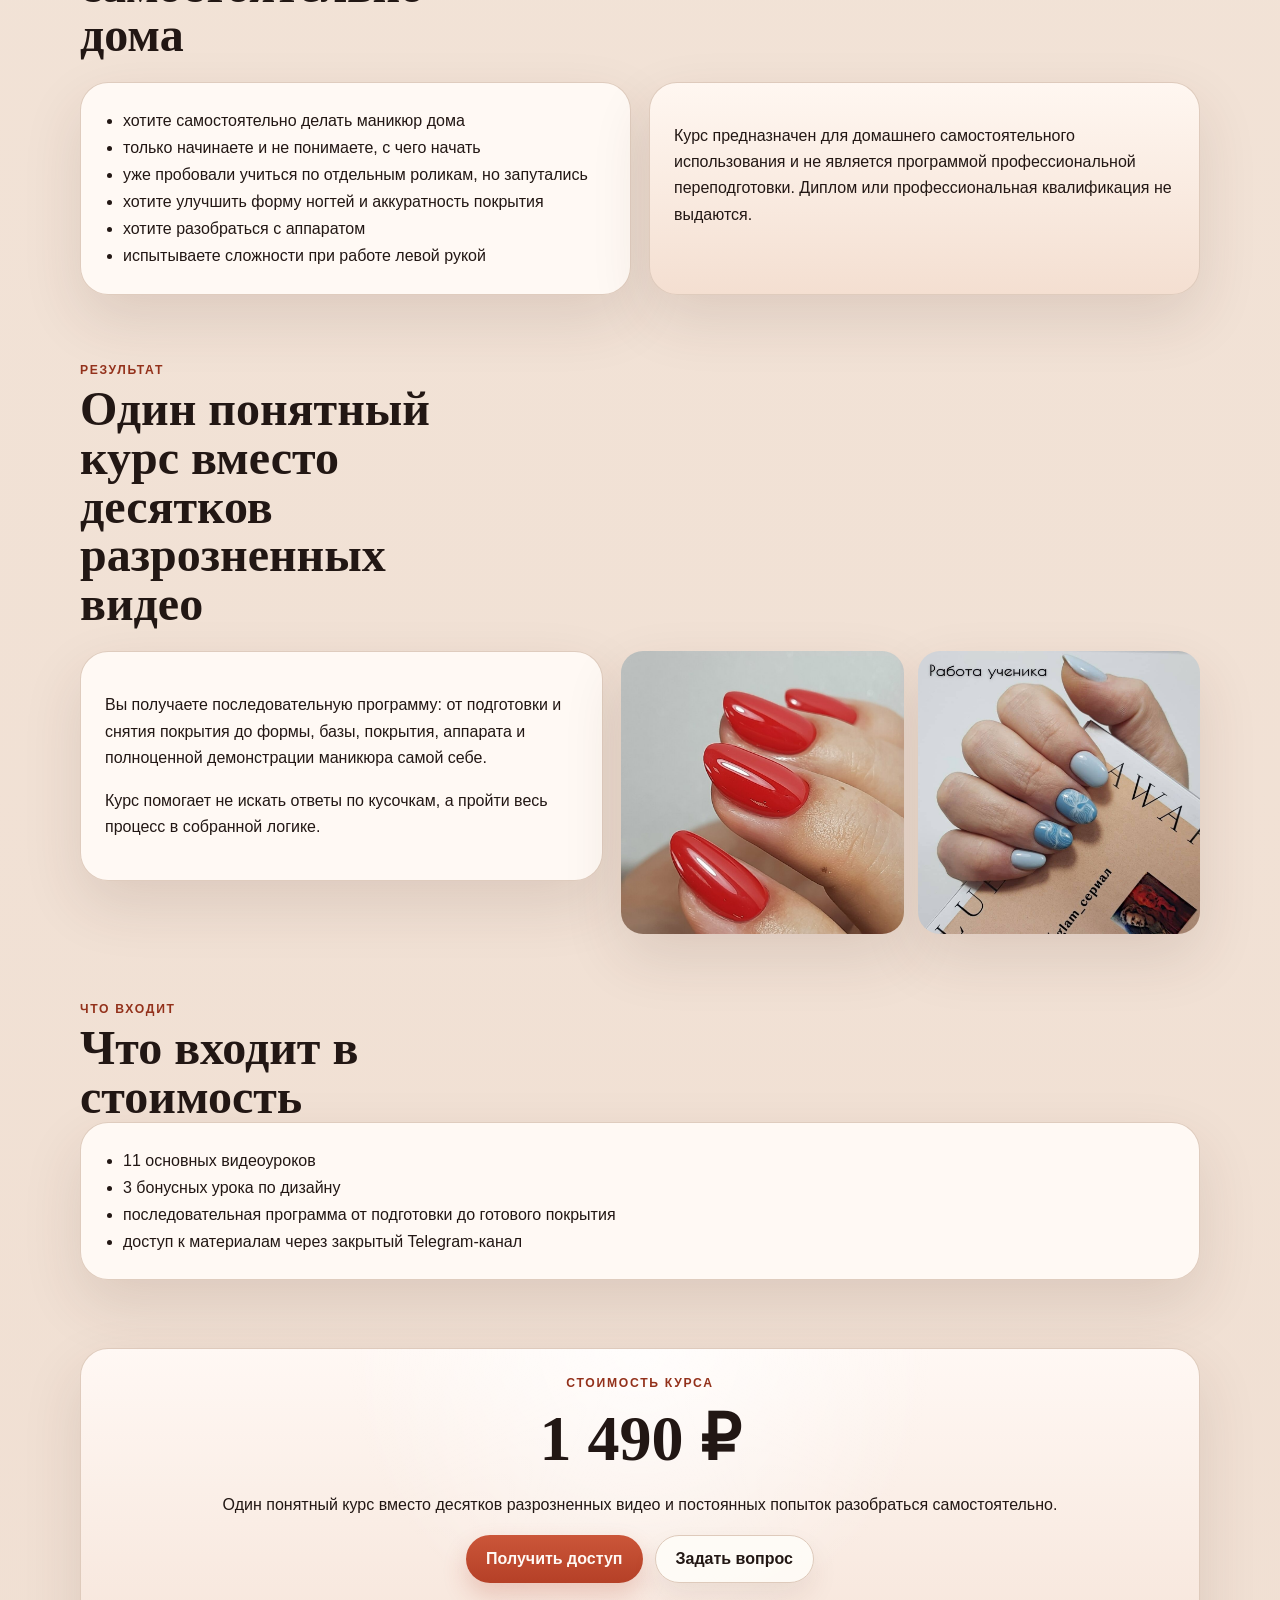
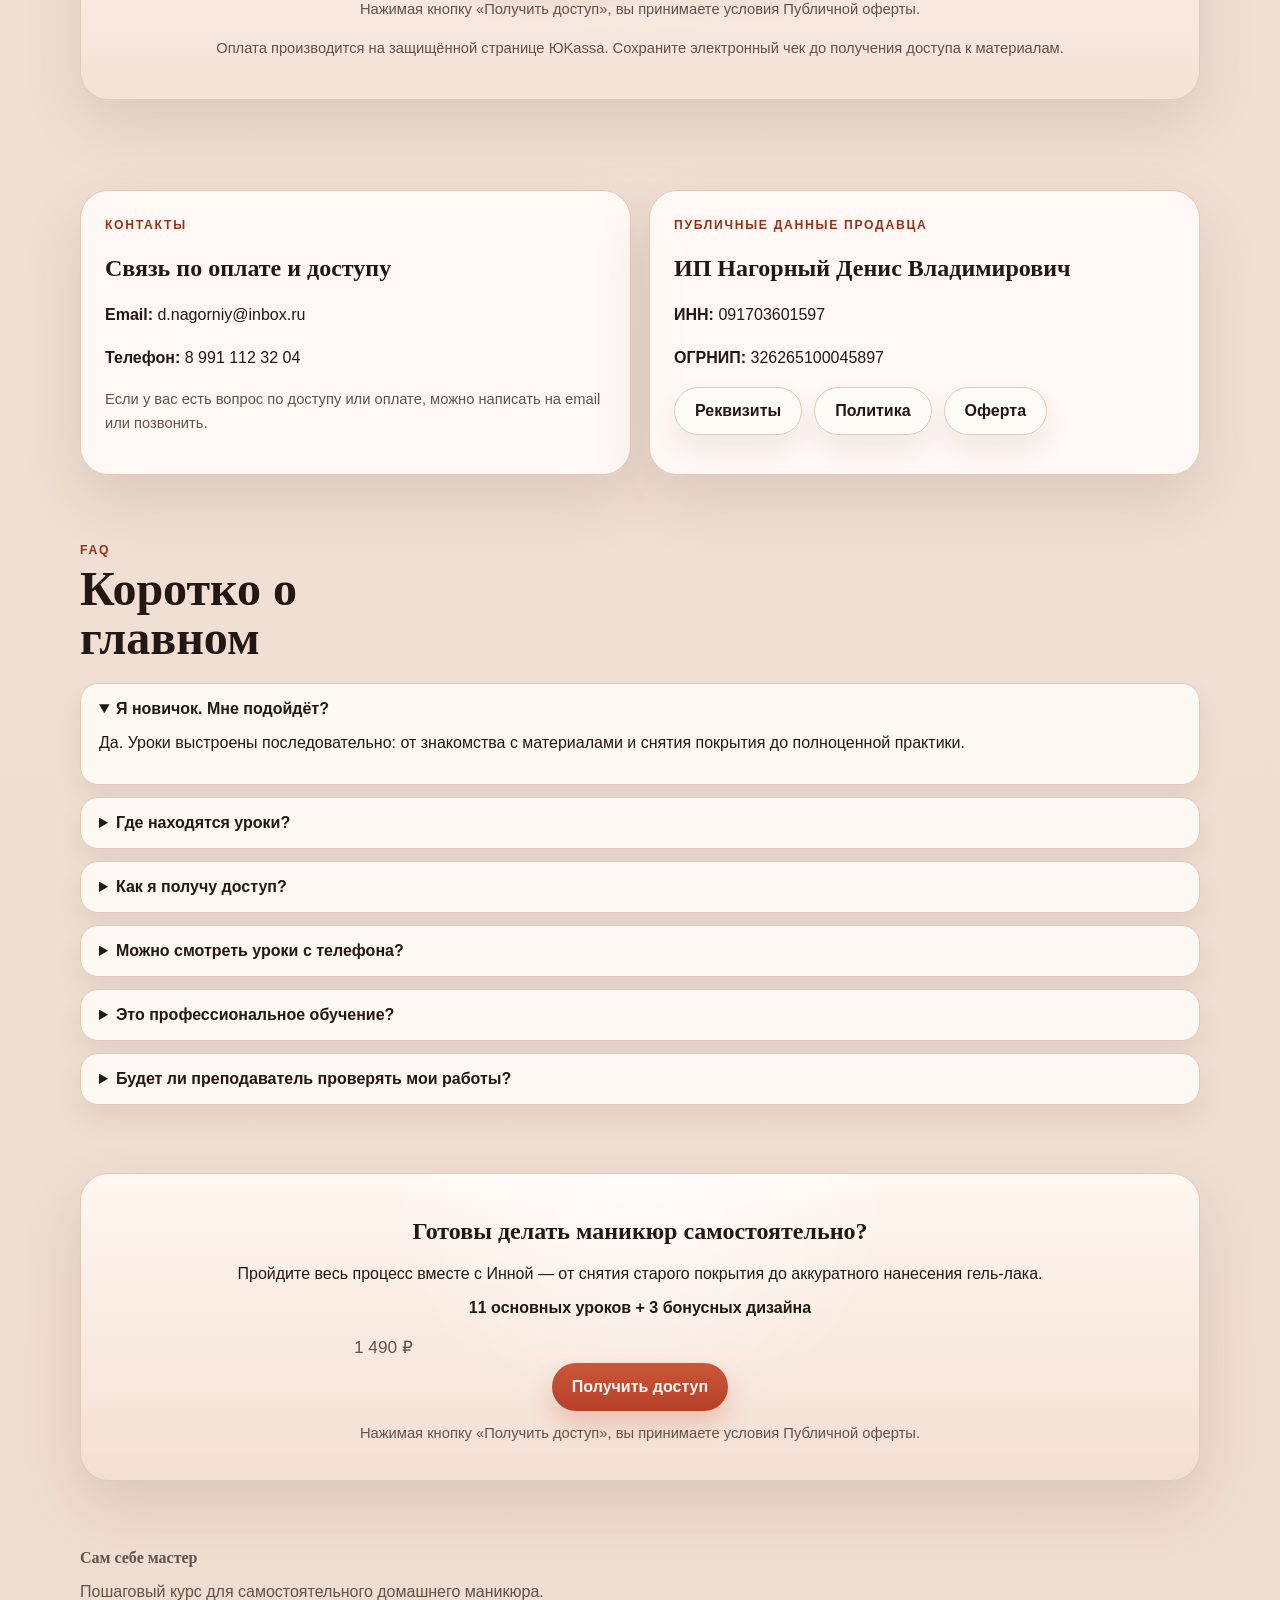
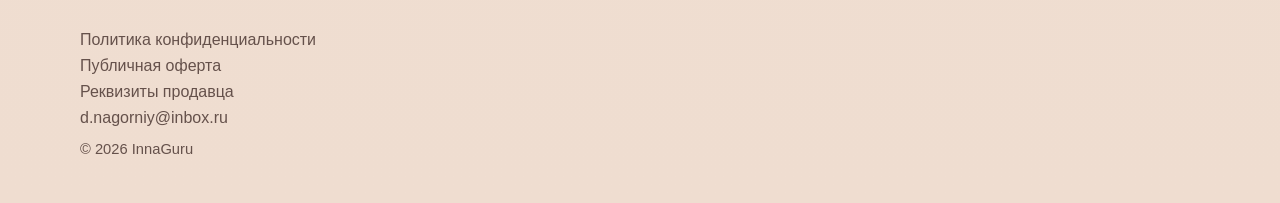
==== commit 6d96c5d4: "Simplify legal pages and access terms" ====
--- a/index.html
+++ b/index.html
@@ -139,7 +139,7 @@
         </article>
         <article class="card">
           <h3>Доступ после оплаты</h3>
-          <p>После подтверждения оплаты вы получите ссылку для доступа к материалам курса.</p>
+          <p>Ссылка для доступа к материалам направляется на адрес электронной почты, указанный при оплате, не позднее 24 часов после подтверждения платежа.</p>
         </article>
       </div>
       <div class="hero-actions centered-actions">
@@ -155,7 +155,7 @@
         <div class="teacher-copy">
           <p class="eyebrow">Преподаватель</p>
           <h2>Инна Нагорная</h2>
-          <p>Практикующий мастер и преподаватель маникюра, основатель школы Matrix Nail.</p>
+          <p>Практикующий мастер и преподаватель маникюра, основатель студии Matrixx Nail.</p>
           <p>Инна много лет работала с ученицами и знает, какие этапы чаще всего вызывают сложности у тех, кто только начинает делать маникюр самостоятельно.</p>
           <p>В уроках она последовательно показывает весь процесс и объясняет действия на практике.</p>
         </div>
@@ -179,7 +179,7 @@
           </ul>
         </article>
         <article class="card accent">
-          <p>Курс предназначен для домашнего самостоятельного использования и не является программой профессиональной переподготовки.</p>
+          <p>Курс предназначен для домашнего самостоятельного использования и не является программой профессиональной переподготовки. Диплом или профессиональная квалификация не выдаются.</p>
         </article>
       </div>
     </section>
@@ -225,6 +225,8 @@
           <a class="primary-button" href="mailto:d.nagorniy@inbox.ru?subject=%D0%A1%D0%B0%D0%BC%20%D1%81%D0%B5%D0%B1%D0%B5%20%D0%BC%D0%B0%D1%81%D1%82%D0%B5%D1%80%20%E2%80%94%20%D0%B4%D0%BE%D1%81%D1%82%D1%83%D0%BF">Получить доступ</a>
           <a class="secondary-button" href="tel:+79911123204">Задать вопрос</a>
         </div>
+        <p class="small-note">Нажимая кнопку «Получить доступ», вы принимаете условия <a href="./offer.html">Публичной оферты</a>.</p>
+        <p class="small-note">Оплата производится на защищённой странице ЮKassa. Сохраните электронный чек до получения доступа к материалам.</p>
       </div>
     </section>
 
@@ -245,7 +247,7 @@
           <div class="hero-actions">
             <a class="secondary-button" href="./requisites.html">Реквизиты</a>
             <a class="secondary-button" href="./privacy.html">Политика</a>
-            <a class="secondary-button" href="./offer.html">Соглашение</a>
+            <a class="secondary-button" href="./offer.html">Оферта</a>
           </div>
         </article>
       </div>
@@ -267,7 +269,7 @@
         </details>
         <details>
           <summary>Как я получу доступ?</summary>
-          <p>После подтверждения оплаты вам будет отправлена ссылка на закрытый канал курса.</p>
+          <p>Ссылка для доступа к материалам направляется на адрес электронной почты, указанный при оплате, не позднее 24 часов после подтверждения платежа.</p>
         </details>
         <details>
           <summary>Можно смотреть уроки с телефона?</summary>
@@ -291,6 +293,7 @@
         <p><strong>11 основных уроков + 3 бонусных дизайна</strong></p>
         <p class="lead">1 490 ₽</p>
         <a class="primary-button" href="#buy">Получить доступ</a>
+        <p class="small-note">Нажимая кнопку «Получить доступ», вы принимаете условия <a href="./offer.html">Публичной оферты</a>.</p>
       </div>
     </section>
   </main>
@@ -302,7 +305,7 @@
     </div>
     <div class="footer-links">
       <a href="./privacy.html">Политика конфиденциальности</a>
-      <a href="./offer.html">Пользовательское соглашение</a>
+      <a href="./offer.html">Публичная оферта</a>
       <a href="./requisites.html">Реквизиты продавца</a>
       <a href="mailto:d.nagorniy@inbox.ru">d.nagorniy@inbox.ru</a>
     </div>
--- a/styles.css
+++ b/styles.css
@@ -1,29 +1,36 @@
 :root {
-  --bg: #f4ede6;
-  --paper: #fffaf5;
-  --ink: #1f1715;
-  --muted: #67544d;
-  --accent: #b6452c;
-  --accent-dark: #922f1a;
-  --line: #dbc9bd;
-  --soft: #ead7cb;
-  --shadow: 0 20px 45px rgba(73, 41, 31, 0.12);
-  --radius: 24px;
+  --bg: #f7efe7;
+  --paper: #fffaf6;
+  --paper-strong: #fffdf9;
+  --ink: #221714;
+  --muted: #65514b;
+  --accent: #bc4a2f;
+  --accent-dark: #93311b;
+  --accent-soft: #f6dfd2;
+  --line: #decabb;
+  --soft: #efe0d5;
+  --shadow: 0 24px 60px rgba(72, 39, 29, 0.12);
+  --shadow-soft: 0 14px 28px rgba(72, 39, 29, 0.08);
+  --radius: 28px;
 }
 
 * { box-sizing: border-box; }
 html { scroll-behavior: smooth; }
 body {
   margin: 0;
-  font-family: "Segoe UI", Tahoma, sans-serif;
+  font-family: Georgia, "Times New Roman", serif;
   color: var(--ink);
   background:
-    radial-gradient(circle at top left, rgba(255,255,255,0.8), transparent 34%),
-    linear-gradient(180deg, #f7f0ea 0%, #f1e3d8 100%);
+    radial-gradient(circle at top left, rgba(255,255,255,0.88), transparent 30%),
+    radial-gradient(circle at 85% 12%, rgba(246, 223, 210, 0.75), transparent 22%),
+    linear-gradient(180deg, #fbf4ee 0%, #f2e3d7 52%, #efddd0 100%);
 }
 
 img { display: block; max-width: 100%; }
 a { color: inherit; text-decoration: none; }
+p, li, a, summary, dt, dd, span {
+  font-family: "Segoe UI", Tahoma, sans-serif;
+}
 
 .site-header, .section, .site-footer {
   width: min(1120px, calc(100% - 32px));
@@ -31,7 +38,7 @@
 }
 
 .site-header {
-  padding: 18px 0;
+  padding: 22px 0 8px;
   display: flex;
   justify-content: space-between;
   align-items: center;
@@ -43,45 +50,52 @@
   align-items: center;
   gap: 12px;
   font-weight: 700;
+  letter-spacing: 0.01em;
+  font-size: 1.08rem;
 }
 
 .brand img {
-  width: 36px;
-  height: 36px;
+  width: 56px;
+  height: 56px;
   object-fit: contain;
-}
-
-.section { padding: 28px 0; }
+  flex: 0 0 auto;
+}
+
+.section { padding: 34px 0; }
 
 .hero {
-  padding-top: 18px;
+  padding-top: 12px;
   display: grid;
   gap: 24px;
 }
 
 .hero-copy, .hero-visual, .card, .price-card, .included-card, .final-cta-box {
-  background: rgba(255, 250, 245, 0.94);
-  border: 1px solid rgba(219, 201, 189, 0.95);
+  background: rgba(255, 250, 246, 0.94);
+  border: 1px solid rgba(222, 202, 187, 0.95);
   border-radius: var(--radius);
   box-shadow: var(--shadow);
 }
 
 .hero-copy {
-  padding: 28px;
+  padding: 34px;
+  background:
+    linear-gradient(135deg, rgba(255,255,255,0.72), transparent 46%),
+    linear-gradient(180deg, rgba(255,251,247,0.98), rgba(253,243,236,0.95));
 }
 
 .hero h1 {
   margin: 8px 0 14px;
-  font-size: clamp(2.2rem, 8vw, 4.6rem);
-  line-height: 0.95;
+  font-size: clamp(2.4rem, 8vw, 4.9rem);
+  line-height: 0.92;
   letter-spacing: -0.04em;
 }
 
 .lead {
   margin: 0;
-  font-size: 1.02rem;
-  line-height: 1.6;
+  font-size: 1.08rem;
+  line-height: 1.7;
   color: var(--muted);
+  max-width: 58ch;
 }
 
 .hero-meta {
@@ -92,16 +106,19 @@
 }
 
 .hero-meta span {
-  padding: 10px 12px;
+  padding: 11px 14px;
   border-radius: 999px;
-  background: var(--soft);
+  background: linear-gradient(180deg, #f8e6da 0%, #f1d8c9 100%);
+  border: 1px solid rgba(188, 74, 47, 0.12);
   font-size: 0.92rem;
+  font-weight: 600;
 }
 
 .hero-actions {
   display: flex;
   flex-wrap: wrap;
   gap: 12px;
+  margin-top: 6px;
 }
 
 .primary-button,
@@ -111,22 +128,24 @@
   align-items: center;
   justify-content: center;
   min-height: 48px;
-  padding: 0 18px;
+  padding: 0 20px;
   border-radius: 999px;
   font-weight: 700;
-  transition: transform .15s ease, background .15s ease;
+  transition: transform .15s ease, background .15s ease, box-shadow .15s ease;
 }
 
 .primary-button {
-  background: var(--accent);
+  background: linear-gradient(180deg, #cb5639 0%, #b54027 100%);
   color: #fff9f5;
-}
-
-.primary-button:hover { background: var(--accent-dark); transform: translateY(-1px); }
+  box-shadow: 0 12px 24px rgba(181, 64, 39, 0.22);
+}
+
+.primary-button:hover { background: linear-gradient(180deg, #c74c2f 0%, #9d341d 100%); transform: translateY(-1px); box-shadow: 0 14px 26px rgba(157, 52, 29, 0.26); }
 
 .secondary-button, .ghost-button {
   border: 1px solid var(--line);
-  background: var(--paper);
+  background: rgba(255, 253, 249, 0.88);
+  box-shadow: var(--shadow-soft);
 }
 
 .large { width: 100%; }
@@ -138,19 +157,29 @@
 
 .hero-visual {
   overflow: hidden;
+  position: relative;
+}
+
+.hero-visual::after {
+  content: "";
+  position: absolute;
+  inset: auto 0 0 0;
+  height: 38%;
+  background: linear-gradient(180deg, transparent, rgba(34, 23, 20, 0.16));
+  pointer-events: none;
 }
 
 .hero-visual img {
   width: 100%;
   height: 100%;
-  min-height: 320px;
+  min-height: 400px;
   object-fit: cover;
 }
 
 .eyebrow {
   margin: 0 0 8px;
   text-transform: uppercase;
-  letter-spacing: 0.12em;
+  letter-spacing: 0.14em;
   font-size: 0.76rem;
   color: var(--accent-dark);
   font-weight: 800;
@@ -158,30 +187,41 @@
 
 .section-heading h2 {
   margin: 0;
-  font-size: clamp(1.6rem, 5vw, 2.8rem);
-  line-height: 1.05;
+  font-size: clamp(1.7rem, 5vw, 3rem);
+  line-height: 1.02;
+  max-width: 16ch;
 }
 
 .card-grid, .feature-grid, .trust-grid {
   display: grid;
-  gap: 16px;
-  margin-top: 18px;
+  gap: 18px;
+  margin-top: 22px;
 }
 
 .card, .feature, .price-card, .included-card, .final-cta-box {
-  padding: 22px;
+  padding: 24px;
 }
 
 .card ul, .included-card ul { margin: 0; padding-left: 18px; line-height: 1.7; }
 .card p, .feature p, .teacher-copy p, .price-card p { line-height: 1.65; }
-.accent { background: linear-gradient(180deg, #fff6ef 0%, #f7e5d8 100%); }
+.accent { background: linear-gradient(180deg, #fff7f1 0%, #f4dfd1 100%); }
 .centered-actions { justify-content: center; }
 
 .feature-grid { grid-template-columns: 1fr; }
 .feature {
   border: 1px solid var(--line);
-  border-radius: 20px;
-  background: rgba(255,255,255,0.6);
+  border-radius: 22px;
+  background:
+    linear-gradient(180deg, rgba(255,255,255,0.76), rgba(255,247,240,0.72));
+  box-shadow: var(--shadow-soft);
+}
+
+.feature h3,
+.card h3,
+.bonus-box h3 {
+  margin-top: 0;
+  margin-bottom: 10px;
+  font-size: 1.08rem;
 }
 
 .journey-flow {
@@ -200,22 +240,28 @@
 }
 
 .lesson-list {
-  margin: 18px 0 0;
+  margin: 20px 0 0;
   padding-left: 20px;
-  line-height: 1.8;
+  line-height: 1.85;
+  background: rgba(255, 251, 247, 0.72);
+  border: 1px solid var(--line);
+  border-radius: 24px;
+  padding: 22px 22px 22px 40px;
+  box-shadow: var(--shadow-soft);
 }
 
 .bonus-box {
-  margin-top: 18px;
-  padding: 18px;
+  margin-top: 20px;
+  padding: 20px;
   border-left: 4px solid var(--accent);
-  background: #fff3ec;
+  background: linear-gradient(180deg, #fff3ec 0%, #fbe7db 100%);
   border-radius: 16px;
+  box-shadow: var(--shadow-soft);
 }
 
 .teacher-layout {
   display: grid;
-  gap: 16px;
+  gap: 22px;
   align-items: center;
 }
 
@@ -223,21 +269,46 @@
   width: 100%;
   border-radius: var(--radius);
   box-shadow: var(--shadow);
+  aspect-ratio: 4 / 5;
+  object-fit: cover;
+  object-position: center 22%;
+}
+
+.teacher-copy h2 {
+  margin-top: 0;
+  margin-bottom: 14px;
+  font-size: clamp(1.8rem, 4vw, 2.7rem);
 }
 
 .trust-gallery {
   display: grid;
-  gap: 12px;
+  gap: 14px;
+  grid-auto-rows: 1fr;
 }
 
 .trust-gallery img {
   width: 100%;
-  border-radius: 20px;
+  height: 100%;
+  min-height: 260px;
+  border-radius: 22px;
   box-shadow: var(--shadow);
+  object-fit: cover;
+  background: #eadfd6;
+}
+
+.trust-gallery img:first-child {
+  aspect-ratio: 1.25 / 1;
+}
+
+.trust-gallery img:last-child {
+  aspect-ratio: 1 / 1;
 }
 
 .price-card {
   text-align: center;
+  background:
+    radial-gradient(circle at top center, rgba(255,255,255,0.76), transparent 44%),
+    linear-gradient(180deg, #fff8f4 0%, #f5e2d6 100%);
 }
 
 .status-box,
@@ -290,16 +361,17 @@
 }
 
 .faq-list {
-  margin-top: 18px;
-  display: grid;
-  gap: 10px;
+  margin-top: 20px;
+  display: grid;
+  gap: 12px;
 }
 
 .faq-list details {
-  background: var(--paper);
+  background: rgba(255, 251, 247, 0.92);
   border: 1px solid var(--line);
   border-radius: 18px;
   padding: 16px 18px;
+  box-shadow: var(--shadow-soft);
 }
 
 .faq-list summary {
@@ -309,6 +381,9 @@
 
 .final-cta-box {
   text-align: center;
+  background:
+    radial-gradient(circle at top center, rgba(255,255,255,0.64), transparent 40%),
+    linear-gradient(180deg, #fff7f1 0%, #f4dfd2 100%);
 }
 
 .site-footer {
@@ -341,3 +416,35 @@
 @media (min-width: 1080px) {
   .feature-grid { grid-template-columns: repeat(4, 1fr); }
 }
+
+@media (max-width: 759px) {
+  .brand img {
+    width: 48px;
+    height: 48px;
+  }
+
+  .hero-copy,
+  .card,
+  .feature,
+  .price-card,
+  .included-card,
+  .final-cta-box {
+    padding: 22px;
+  }
+
+  .hero-visual img {
+    min-height: 300px;
+  }
+
+  .section-heading h2 {
+    max-width: none;
+  }
+
+  .lesson-list {
+    padding: 20px 18px 20px 36px;
+  }
+
+  .trust-gallery img {
+    min-height: 220px;
+  }
+}
